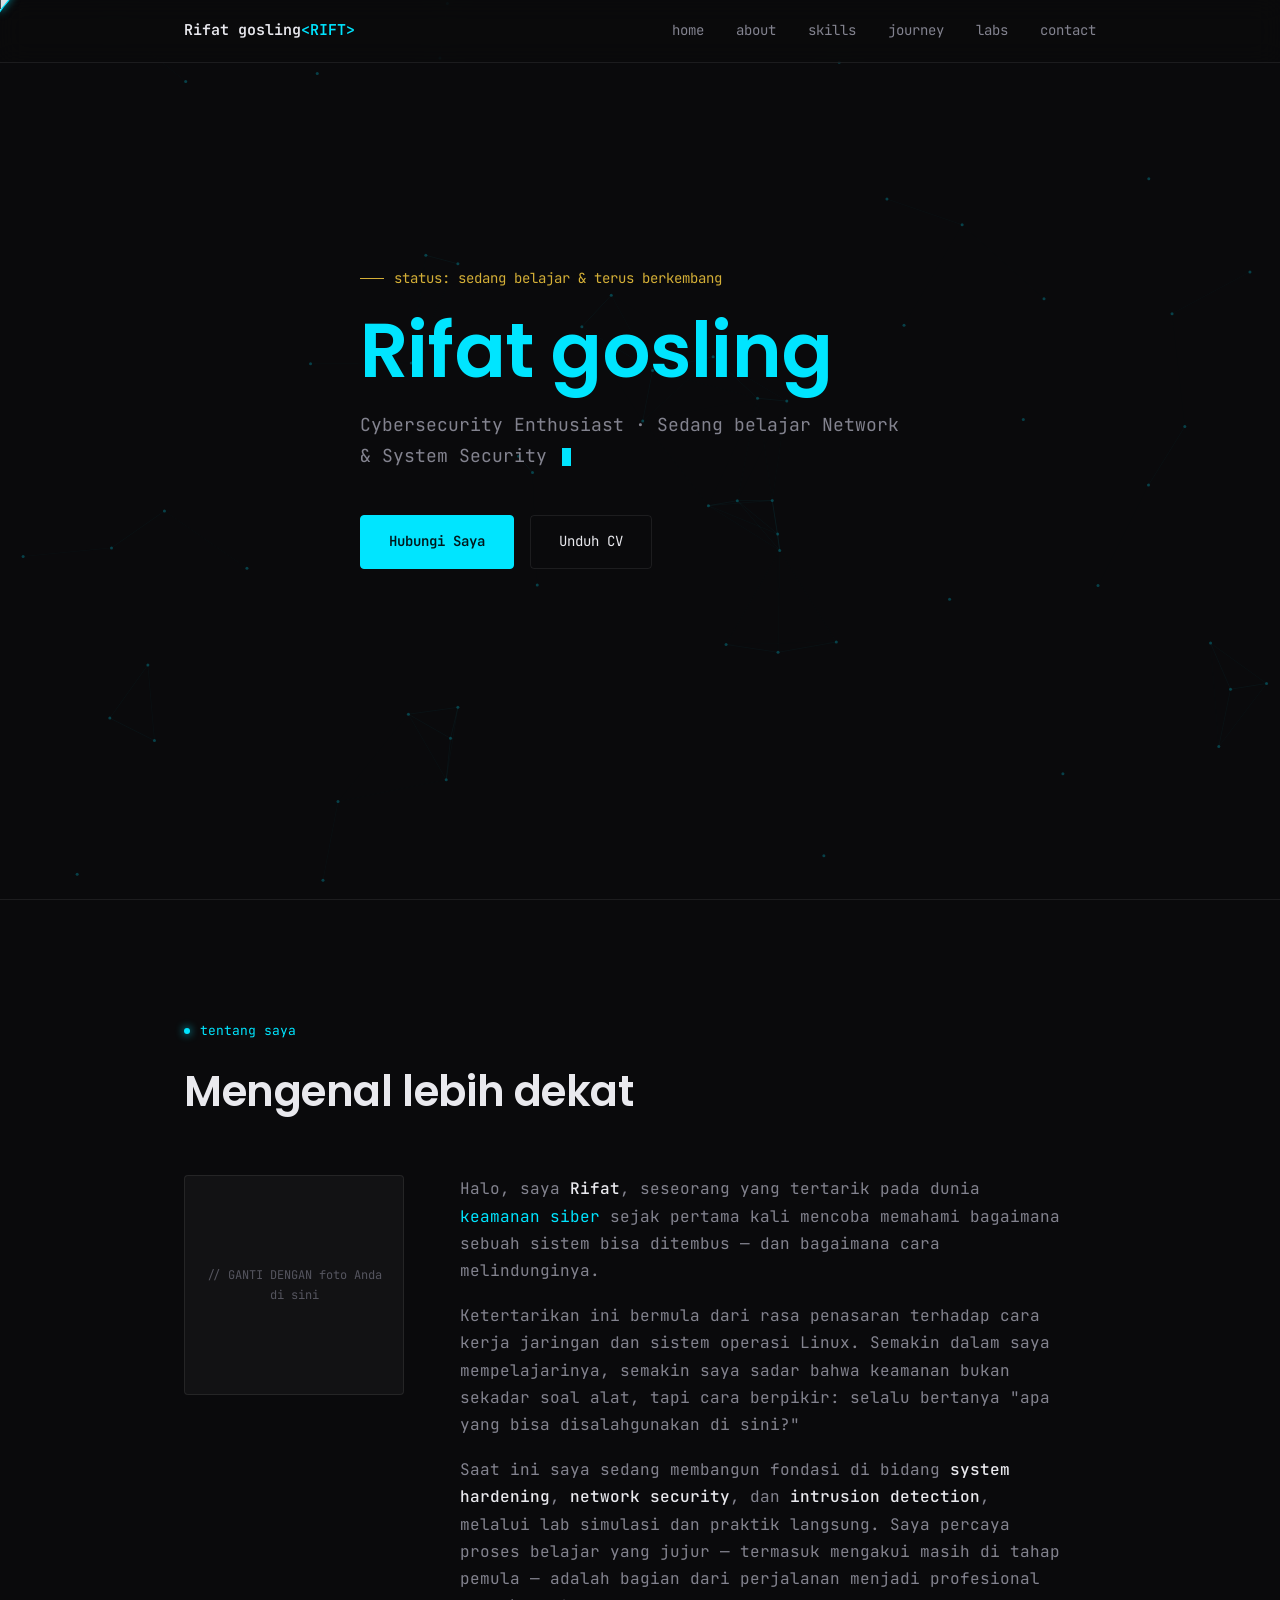
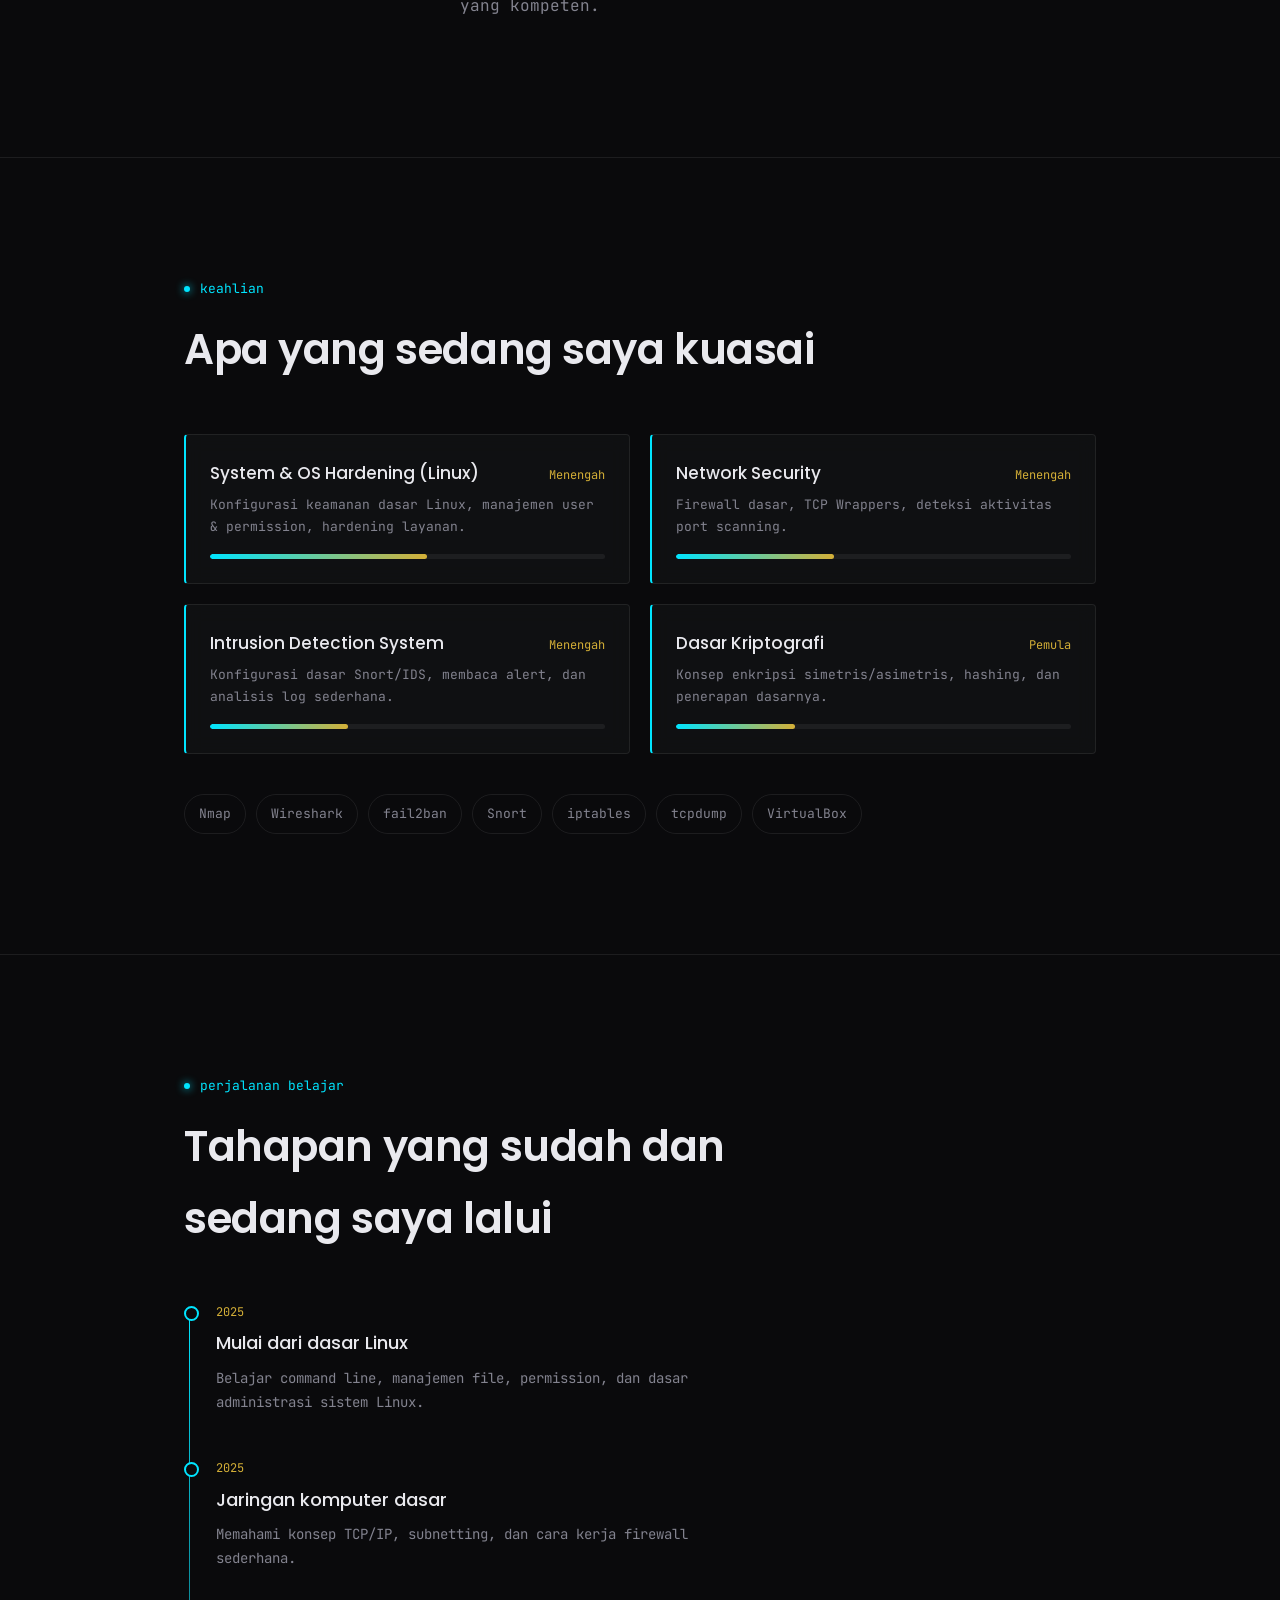
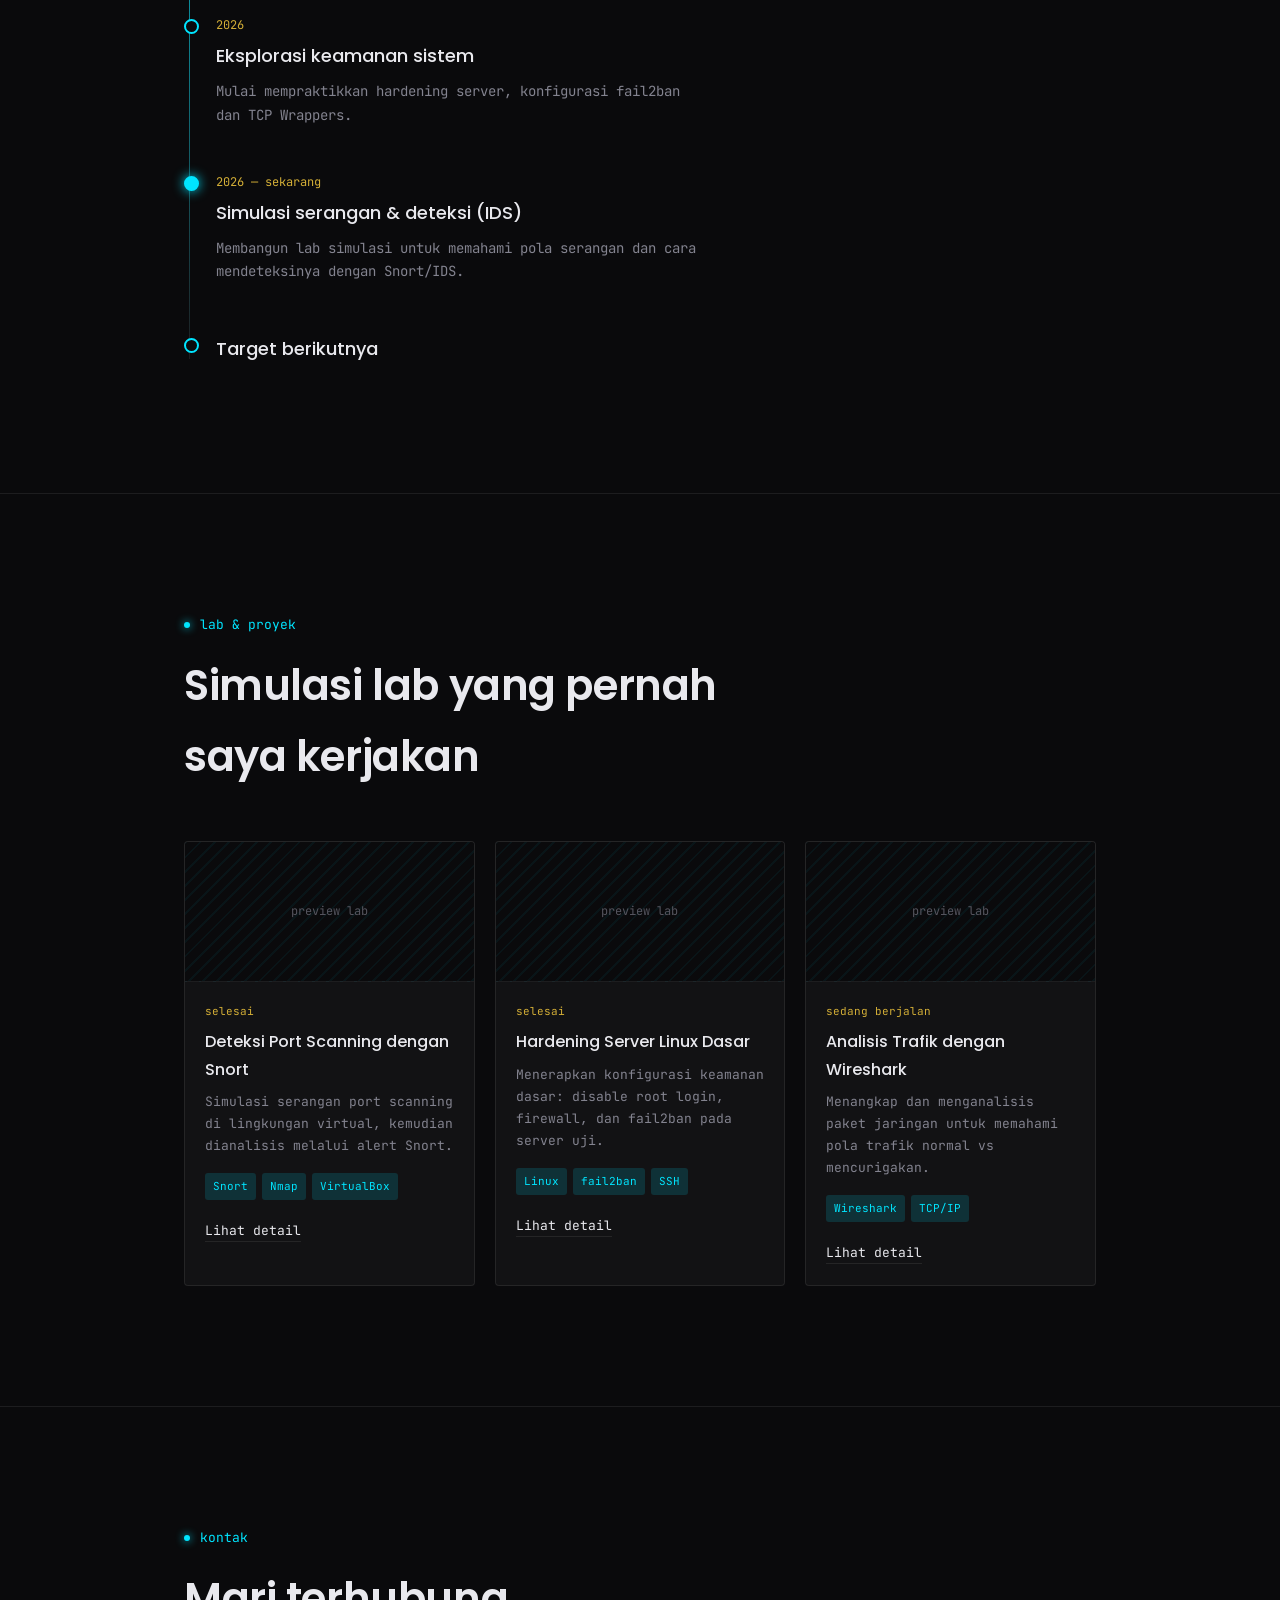
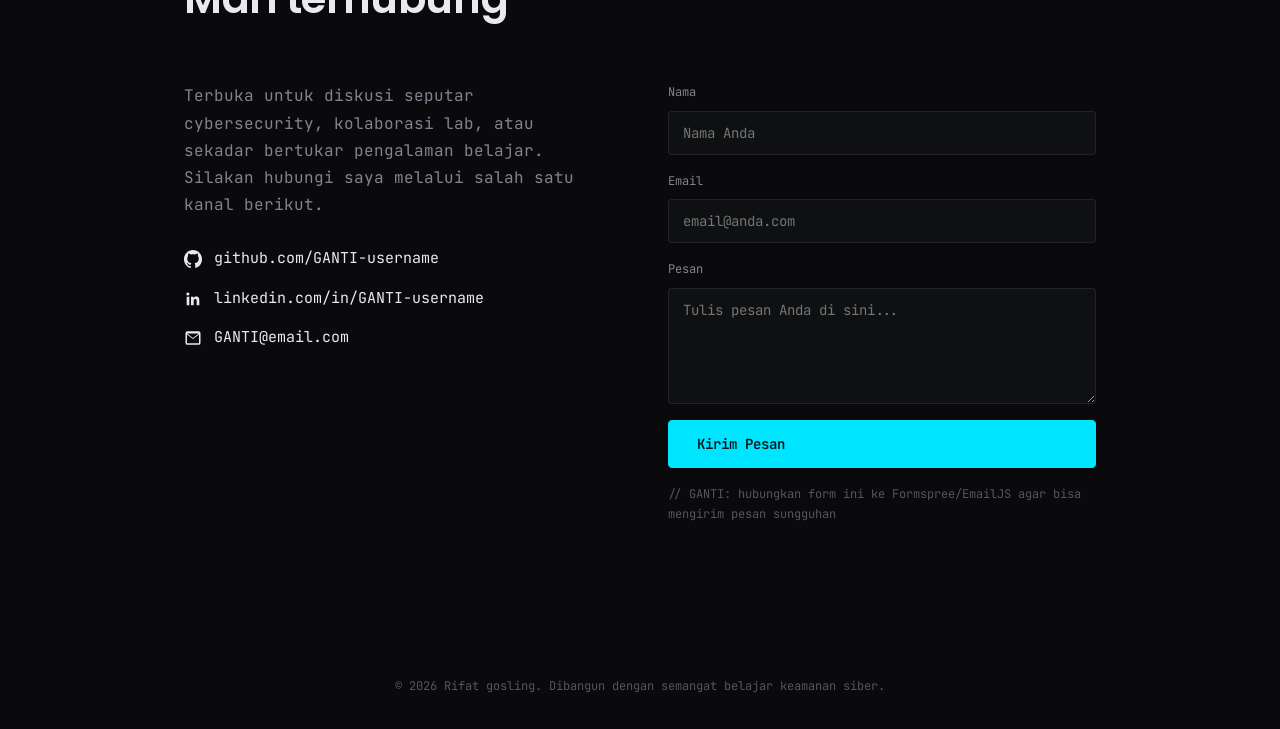
==== index.html @ a1f02631 "Add files via upload" ====
<!DOCTYPE html>
<html lang="id">
<head>
<meta charset="UTF-8">
<meta name="viewport" content="width=device-width, initial-scale=1.0">
<title>Rifat gosling — Portofolio Cybersecurity</title>
<meta name="description" content="Rifat gosling">

<!-- ====================================================
     FONT: JetBrains Mono (kesan teknis) + Poppins (judul elegan)
==================================================== -->
<link rel="preconnect" href="https://fonts.googleapis.com">
<link rel="preconnect" href="https://fonts.gstatic.com" crossorigin>
<link href="https://fonts.googleapis.com/css2?family=JetBrains+Mono:wght@400;500;600;700&family=Poppins:wght@300;400;500;600;700&display=swap" rel="stylesheet">

<style>
/* ============================================================
   1. RESET & VARIABEL WARNA (DESIGN TOKENS)
   ============================================================ */
:root{
  /* -- Latar & permukaan -- */
  --bg-base: #0a0a0c;         /* latar utama, hitam pekat */
  --bg-panel: #121214;        /* panel/section sedikit lebih terang */
  --bg-glass: rgba(20, 22, 24, 0.55); /* kartu glassmorphism */
  --border-line: rgba(255,255,255,0.08);

  /* -- Aksen -- */
  --accent-cyan: #00e5ff;      /* aksen utama: cyan neon (teknis) */
  --accent-gold: #d4af37;      /* aksen sekunder: emas (kesan mewah) */
  --accent-cyan-dim: rgba(0, 229, 255, 0.15);
  --accent-gold-dim: rgba(212, 175, 55, 0.15);

  /* -- Teks -- */
  --text-primary: #e9e9ee;
  --text-muted: #83838f;
  --text-faint: #55555f;

  /* -- Tipografi -- */
  --font-display: 'Poppins', sans-serif;
  --font-mono: 'JetBrains Mono', monospace;

  /* -- Lain-lain -- */
  --radius-card: 4px;
  --transition-smooth: 0.4s cubic-bezier(0.22, 1, 0.36, 1);
}

*{ margin:0; padding:0; box-sizing:border-box; }

html{ scroll-behavior:smooth; }

body{
  background:var(--bg-base);
  color:var(--text-primary);
  font-family:var(--font-mono);
  font-size:16px;
  line-height:1.7;
  overflow-x:hidden;
  cursor:none; /* cursor bawaan disembunyikan, diganti custom cursor */
}

@media (max-width: 768px){
  body{ cursor:auto; } /* di mobile, custom cursor tidak relevan (tidak ada mouse) */
}

h1,h2,h3,h4{ font-family:var(--font-display); font-weight:600; letter-spacing:-0.01em; }

a{ color:inherit; text-decoration:none; }

img{ max-width:100%; display:block; }

::selection{ background:var(--accent-cyan-dim); color:var(--accent-cyan); }

/* Scrollbar tipis bergaya teknis */
::-webkit-scrollbar{ width:8px; }
::-webkit-scrollbar-track{ background:var(--bg-base); }
::-webkit-scrollbar-thumb{ background:var(--border-line); border-radius:4px; }
::-webkit-scrollbar-thumb:hover{ background:var(--accent-cyan-dim); }

/* Menghormati preferensi pengguna yang mengurangi animasi */
@media (prefers-reduced-motion: reduce){
  *{ animation-duration:0.01ms !important; animation-iteration-count:1 !important; transition-duration:0.01ms !important; scroll-behavior:auto !important; }
}

.container{
  max-width:960px;
  margin:0 auto;
  padding:0 24px;
}

section{
  position:relative;
  padding:120px 0;
  border-bottom:1px solid var(--border-line);
}

/* Label kecil bergaya teknis di atas tiap section (bukan ALL CAPS, huruf kecil + nomor urut section sebagai penanda posisi, relevan karena halaman ini memang berupa urutan section) */
.section-tag{
  font-family:var(--font-mono);
  font-size:13px;
  color:var(--accent-cyan);
  margin-bottom:14px;
  display:flex;
  align-items:center;
  gap:10px;
}
.section-tag .dot{
  width:6px; height:6px; border-radius:50%;
  background:var(--accent-cyan);
  box-shadow:0 0 8px var(--accent-cyan);
}

.section-title{
  font-size:clamp(28px, 4vw, 42px);
  margin-bottom:48px;
  max-width:640px;
}

/* ============================================================
   2. CUSTOM CURSOR — ikon topeng hacker
   Menggantikan cursor bawaan dengan ikon topeng bergaya "anonymous
   hacker" (SVG orisinal, bukan aset berlisensi), mengikuti mouse
   dengan sedikit lag, dan menyala/membesar saat hover elemen aktif.
   ============================================================ */
.cursor-mask{
  position:fixed;
  top:0; left:0;
  width:36px; height:40px;
  pointer-events:none;
  z-index:9999;
  transform:translate(-50%,-65%) rotate(0deg);
  will-change:transform;
  filter:drop-shadow(0 0 4px rgba(0,229,255,0.55));
  transition:filter 0.25s var(--transition-smooth);
}
.cursor-mask svg{
  width:100%; height:100%;
  display:block;
}
/* Wajah topeng: putih gading dengan garis tepi cyan menyala (kesan "hacker") */
.cursor-mask .mask-face{
  fill:rgba(233,233,238,0.92);
  stroke:var(--accent-cyan);
  stroke-width:1.3;
  transition:stroke 0.25s var(--transition-smooth), fill 0.25s var(--transition-smooth);
}
.cursor-mask .mask-eye{
  fill:#0a0a0c;
  transition:fill 0.25s var(--transition-smooth);
}
/* Alis, kumis & janggut: garis tegas gelap agar ekspresi topeng terlihat jelas */
.cursor-mask .mask-brow{
  fill:none;
  stroke:#0a0a0c;
  stroke-width:1.6;
  stroke-linecap:round;
  transition:stroke 0.25s var(--transition-smooth);
}
/* Saat hover elemen interaktif: topeng membesar & berubah ke warna emas (kesan "mode aktif") */
.cursor-mask.is-active{
  transform:translate(-50%,-65%) scale(1.3) rotate(-6deg);
  filter:drop-shadow(0 0 10px rgba(212,175,55,0.65));
}
.cursor-mask.is-active .mask-face{
  stroke:var(--accent-gold);
}
.cursor-mask.is-active .mask-brow{
  stroke:var(--accent-gold);
}

/* ============================================================
   3. BACKGROUND CANVAS (efek partikel jaringan halus)
   ============================================================ */
#network-bg{
  position:fixed;
  top:0; left:0;
  width:100%; height:100%;
  z-index:0;
  opacity:0.5;
}

/* ============================================================
   4. NAVIGASI
   ============================================================ */
.navbar{
  position:fixed;
  top:0; left:0; right:0;
  z-index:100;
  background:rgba(10,10,12,0.7);
  backdrop-filter:blur(12px);
  -webkit-backdrop-filter:blur(12px);
  border-bottom:1px solid var(--border-line);
}
.nav-inner{
  max-width:960px;
  margin:0 auto;
  padding:18px 24px;
  display:flex;
  align-items:center;
  justify-content:space-between;
}
.nav-logo{
  font-family:var(--font-mono);
  font-weight:600;
  font-size:15px;
  color:var(--text-primary);
}
.nav-logo span{ color:var(--accent-cyan); }

.nav-links{
  display:flex;
  gap:32px;
  list-style:none;
  font-size:14px;
}
.nav-links a{
  color:var(--text-muted);
  position:relative;
  transition:color var(--transition-smooth);
}
.nav-links a::after{
  content:'';
  position:absolute;
  left:0; bottom:-4px;
  width:0; height:1px;
  background:var(--accent-cyan);
  transition:width var(--transition-smooth);
}
.nav-links a:hover{ color:var(--text-primary); }
.nav-links a:hover::after{ width:100%; }

.nav-toggle{
  display:none;
  flex-direction:column;
  gap:5px;
  background:none;
  border:none;
  cursor:pointer;
}
.nav-toggle span{
  width:22px; height:2px;
  background:var(--text-primary);
}

@media (max-width: 768px){
  .nav-links{
    position:fixed;
    top:57px; right:0;
    height:calc(100vh - 57px);
    width:220px;
    background:var(--bg-panel);
    flex-direction:column;
    padding:32px 24px;
    gap:24px;
    transform:translateX(100%);
    transition:transform var(--transition-smooth);
    border-left:1px solid var(--border-line);
  }
  .nav-links.is-open{ transform:translateX(0); }
  .nav-toggle{ display:flex; }
}

/* ============================================================
   5. HERO SECTION
   ============================================================ */
.hero{
  min-height:100vh;
  display:flex;
  align-items:center;
  padding-top:57px;
  border-bottom:1px solid var(--border-line);
}
.hero-inner{
  max-width:960px;
  margin:0 auto;
  padding:0 24px;
  position:relative;
  z-index:1;
}
.hero-eyebrow{
  font-family:var(--font-mono);
  font-size:14px;
  color:var(--accent-gold);
  margin-bottom:20px;
  display:flex;
  align-items:center;
  gap:10px;
}
.hero-eyebrow::before{
  content:'';
  width:24px; height:1px;
  background:var(--accent-gold);
}
.hero-name{
  font-size:clamp(40px, 7vw, 76px);
  line-height:1.05;
  margin-bottom:20px;
}
.hero-name .accent{ color:var(--accent-cyan); }

.hero-tagline{
  font-family:var(--font-mono);
  font-size:clamp(15px, 2vw, 18px);
  color:var(--text-muted);
  max-width:560px;
  margin-bottom:44px;
}
.hero-tagline .cursor-blink{
  display:inline-block;
  width:9px; height:18px;
  background:var(--accent-cyan);
  margin-left:4px;
  vertical-align:middle;
  animation:blink 1s step-end infinite;
}
@keyframes blink{ 50%{ opacity:0; } }

.hero-actions{
  display:flex;
  gap:16px;
  flex-wrap:wrap;
}

.btn{
  font-family:var(--font-mono);
  font-size:14px;
  padding:14px 28px;
  border-radius:var(--radius-card);
  border:1px solid var(--border-line);
  transition:all var(--transition-smooth);
  display:inline-flex;
  align-items:center;
  gap:8px;
}
.btn-primary{
  background:var(--accent-cyan);
  color:#00181c;
  border-color:var(--accent-cyan);
  font-weight:600;
}
.btn-primary:hover{
  box-shadow:0 0 24px rgba(0,229,255,0.45);
  transform:translateY(-2px);
}
.btn-ghost{
  color:var(--text-primary);
  border-color:var(--border-line);
}
.btn-ghost:hover{
  border-color:var(--accent-gold);
  color:var(--accent-gold);
  box-shadow:0 0 20px rgba(212,175,55,0.2);
}

/* ============================================================
   6. UTILITAS ANIMASI SCROLL (fade + slide-up)
   ============================================================ */
.reveal{
  opacity:0;
  transform:translateY(28px);
  transition:opacity 0.7s var(--transition-smooth), transform 0.7s var(--transition-smooth);
}
.reveal.is-visible{
  opacity:1;
  transform:translateY(0);
}

/* ============================================================
   7. ABOUT SECTION
   ============================================================ */
.about-grid{
  display:grid;
  grid-template-columns:220px 1fr;
  gap:56px;
  align-items:start;
}
.about-photo{
  width:220px; height:220px;
  border-radius:var(--radius-card);
  background:var(--bg-panel);
  border:1px solid var(--border-line);
  overflow:hidden;
  position:relative;
}
.about-photo img{ width:100%; height:100%; object-fit:cover; }
.about-photo .placeholder-text{
  position:absolute; inset:0;
  display:flex; align-items:center; justify-content:center;
  text-align:center; font-size:12px; color:var(--text-faint); padding:16px;
}
.about-text p{
  color:var(--text-muted);
  margin-bottom:18px;
  max-width:60ch;
}
.about-text strong{ color:var(--text-primary); font-weight:500; }
.about-text .highlight{ color:var(--accent-cyan); }

@media (max-width: 700px){
  .about-grid{ grid-template-columns:1fr; }
  .about-photo{ width:140px; height:140px; }
}

/* ============================================================
   8. SKILLS SECTION
   ============================================================ */
.skills-grid{
  display:grid;
  grid-template-columns:repeat(2, 1fr);
  gap:20px;
}
@media (max-width: 700px){
  .skills-grid{ grid-template-columns:1fr; }
}

.skill-card{
  background:var(--bg-glass);
  backdrop-filter:blur(10px);
  -webkit-backdrop-filter:blur(10px);
  border:1px solid var(--border-line);
  border-left:2px solid var(--accent-cyan);
  border-radius:var(--radius-card);
  padding:24px;
  transition:transform var(--transition-smooth), box-shadow var(--transition-smooth);
}
.skill-card:hover{
  transform:translateY(-4px);
  box-shadow:0 12px 32px rgba(0,0,0,0.4);
}
.skill-card-head{
  display:flex;
  justify-content:space-between;
  align-items:baseline;
  margin-bottom:6px;
}
.skill-name{
  font-family:var(--font-display);
  font-size:17px;
  font-weight:500;
}
.skill-level{
  font-family:var(--font-mono);
  font-size:12px;
  color:var(--accent-gold);
}
.skill-desc{
  font-size:13px;
  color:var(--text-muted);
  margin-bottom:16px;
}
.progress-track{
  height:5px;
  background:rgba(255,255,255,0.06);
  border-radius:3px;
  overflow:hidden;
}
.progress-fill{
  height:100%;
  width:0%; /* diisi via JS + data-progress saat elemen terlihat */
  background:linear-gradient(90deg, var(--accent-cyan), var(--accent-gold));
  border-radius:3px;
  transition:width 1.2s var(--transition-smooth);
}

.tools-row{
  margin-top:40px;
  display:flex;
  flex-wrap:wrap;
  gap:10px;
}
.tool-chip{
  font-family:var(--font-mono);
  font-size:13px;
  padding:8px 14px;
  border:1px solid var(--border-line);
  border-radius:20px;
  color:var(--text-muted);
  transition:all var(--transition-smooth);
}
.tool-chip:hover{
  color:var(--accent-cyan);
  border-color:var(--accent-cyan);
  box-shadow:0 0 14px rgba(0,229,255,0.25);
}

/* ============================================================
   9. TIMELINE / LEARNING JOURNEY
   ============================================================ */
.timeline{
  position:relative;
  padding-left:32px;
}
.timeline::before{
  content:'';
  position:absolute;
  left:5px; top:6px; bottom:6px;
  width:1px;
  background:linear-gradient(to bottom, var(--accent-cyan), var(--border-line));
}
.timeline-item{
  position:relative;
  padding-bottom:44px;
}
.timeline-item:last-child{ padding-bottom:0; }
.timeline-item::before{
  content:'';
  position:absolute;
  left:-32px; top:4px;
  width:11px; height:11px;
  border-radius:50%;
  background:var(--bg-base);
  border:2px solid var(--accent-cyan);
}
.timeline-item.is-current::before{
  background:var(--accent-cyan);
  box-shadow:0 0 12px var(--accent-cyan);
}
.timeline-period{
  font-family:var(--font-mono);
  font-size:12px;
  color:var(--accent-gold);
  margin-bottom:6px;
}
.timeline-title{
  font-family:var(--font-display);
  font-size:18px;
  font-weight:500;
  margin-bottom:8px;
}
.timeline-desc{
  font-size:14px;
  color:var(--text-muted);
  max-width:60ch;
}

/* ============================================================
   10. PROJECTS / LABS
   ============================================================ */
.projects-grid{
  display:grid;
  grid-template-columns:repeat(3, 1fr);
  gap:20px;
}
@media (max-width: 900px){
  .projects-grid{ grid-template-columns:repeat(2, 1fr); }
}
@media (max-width: 600px){
  .projects-grid{ grid-template-columns:1fr; }
}

.project-card{
  background:var(--bg-panel);
  border:1px solid var(--border-line);
  border-radius:var(--radius-card);
  overflow:hidden;
  transition:transform var(--transition-smooth), border-color var(--transition-smooth);
}
.project-card:hover{
  transform:translateY(-4px);
  border-color:var(--accent-cyan);
}
.project-thumb{
  height:140px;
  background:
    repeating-linear-gradient(135deg, rgba(0,229,255,0.05) 0 2px, transparent 2px 10px),
    var(--bg-base);
  display:flex;
  align-items:center;
  justify-content:center;
  color:var(--text-faint);
  font-size:12px;
  border-bottom:1px solid var(--border-line);
}
.project-body{ padding:20px; }
.project-status{
  font-family:var(--font-mono);
  font-size:11px;
  color:var(--accent-gold);
  margin-bottom:8px;
}
.project-title{
  font-family:var(--font-display);
  font-size:16px;
  font-weight:500;
  margin-bottom:8px;
}
.project-desc{
  font-size:13px;
  color:var(--text-muted);
  margin-bottom:16px;
}
.project-tags{
  display:flex;
  flex-wrap:wrap;
  gap:6px;
  margin-bottom:16px;
}
.project-tags span{
  font-size:11px;
  padding:4px 8px;
  background:var(--accent-cyan-dim);
  color:var(--accent-cyan);
  border-radius:3px;
}
.project-link{
  font-size:13px;
  color:var(--text-primary);
  border-bottom:1px solid var(--border-line);
  padding-bottom:2px;
  transition:border-color var(--transition-smooth), color var(--transition-smooth);
}
.project-link:hover{
  color:var(--accent-cyan);
  border-color:var(--accent-cyan);
}

/* ============================================================
   11. CONTACT SECTION
   ============================================================ */
.contact-grid{
  display:grid;
  grid-template-columns:1fr 1fr;
  gap:56px;
}
@media (max-width: 800px){
  .contact-grid{ grid-template-columns:1fr; gap:40px; }
}

.contact-info p{
  color:var(--text-muted);
  max-width:48ch;
  margin-bottom:28px;
}
.social-list{
  list-style:none;
  display:flex;
  flex-direction:column;
  gap:14px;
}
.social-list a{
  display:flex;
  align-items:center;
  gap:12px;
  font-size:15px;
  color:var(--text-primary);
  width:fit-content;
  transition:color var(--transition-smooth), transform var(--transition-smooth);
}
.social-list a:hover{ color:var(--accent-cyan); transform:translateX(4px); }
.social-list svg{ width:18px; height:18px; flex-shrink:0; }

.contact-form{
  display:flex;
  flex-direction:column;
  gap:16px;
}
.form-group{ display:flex; flex-direction:column; gap:8px; }
.form-group label{ font-size:12px; color:var(--text-muted); }
.form-group input, .form-group textarea{
  background:var(--bg-glass);
  border:1px solid var(--border-line);
  border-radius:var(--radius-card);
  padding:12px 14px;
  color:var(--text-primary);
  font-family:var(--font-mono);
  font-size:14px;
  resize:vertical;
  transition:border-color var(--transition-smooth), box-shadow var(--transition-smooth);
}
.form-group input:focus, .form-group textarea:focus{
  outline:none;
  border-color:var(--accent-cyan);
  box-shadow:0 0 0 3px rgba(0,229,255,0.12);
}
.form-note{
  font-size:12px;
  color:var(--text-faint);
}

footer{
  text-align:center;
  padding:32px 24px;
  font-size:12px;
  color:var(--text-faint);
}
</style>
</head>
<body>

<!-- ============================================================
     CUSTOM CURSOR — ikon topeng hacker (SVG orisinal, digerakkan JS)
============================================================ -->
<div class="cursor-mask" id="cursorMask">
  <svg viewBox="0 0 40 44" xmlns="http://www.w3.org/2000/svg">
    <!-- Bentuk dasar topeng: dahi lebar, pipi membulat, dagu meruncing ke bawah -->
    <path class="mask-face" d="M20 2
      C 28 2 34 7.5 34 16
      C 34 23.5 30.5 29 26 33.5
      C 23.8 35.7 22 38.5 20 41.5
      C 18 38.5 16.2 35.7 14 33.5
      C 9.5 29 6 23.5 6 16
      C 6 7.5 12 2 20 2 Z"/>
    <!-- Alis melengkung tegas, khas ekspresi menyeringai -->
    <path class="mask-brow" d="M8.5 14.5 Q13.5 10.5 18.5 13.5" />
    <path class="mask-brow" d="M31.5 14.5 Q26.5 10.5 21.5 13.5" />
    <!-- Sepasang mata menyipit -->
    <path class="mask-eye" d="M9.5 17 Q14 15 18.5 17.2 Q14 19.4 9.5 17 Z"/>
    <path class="mask-eye" d="M30.5 17 Q26 15 21.5 17.2 Q26 19.4 30.5 17 Z"/>
    <!-- Kumis melengkung ke atas di kedua ujung -->
    <path class="mask-brow" d="M7.5 25 Q20 21.5 32.5 25 Q27 24 24 26.5 M7.5 25 Q13 24 16 26.5" />
    <!-- Janggut runcing di dagu -->
    <path class="mask-brow" d="M20 27 L20 38" />
  </svg>
</div>

<!-- ============================================================
     CANVAS BACKGROUND — efek partikel jaringan halus
============================================================ -->
<canvas id="network-bg"></canvas>

<!-- ============================================================
     NAVBAR
============================================================ -->
<nav class="navbar">
  <div class="nav-inner">
    <div class="nav-logo">Rifat gosling<span>&lt;RIFT&gt;</span></div>
    <ul class="nav-links" id="navLinks">
      <li><a href="#home">home</a></li>
      <li><a href="#about">about</a></li>
      <li><a href="#skills">skills</a></li>
      <li><a href="#journey">journey</a></li>
      <li><a href="#labs">labs</a></li>
      <li><a href="#contact">contact</a></li>
    </ul>
    <button class="nav-toggle" id="navToggle" aria-label="Buka menu navigasi">
      <span></span><span></span><span></span>
    </button>
  </div>
</nav>

<!-- ============================================================
     1. HERO SECTION
============================================================ -->
<section class="hero" id="home">
  <div class="hero-inner">
    <div class="hero-eyebrow reveal">status: sedang belajar & terus berkembang</div>
    <h1 class="hero-name reveal">
      <!-- GANTI DENGAN nama lengkap Anda -->
       <span class="accent">Rifat gosling</span>
    </h1>
    <p class="hero-tagline reveal">
      <!-- GANTI DENGAN tagline singkat Anda -->
      Cybersecurity Enthusiast · Sedang belajar Network &amp; System Security
      <span class="cursor-blink"></span>
    </p>
    <div class="hero-actions reveal">
      <a href="#contact" class="btn btn-primary">Hubungi Saya</a>
      <!-- GANTI DENGAN link CV Anda (misal Google Drive / file PDF) -->
      <a href="#" target="_blank" class="btn btn-ghost">Unduh CV</a>
    </div>
  </div>
</section>

<!-- ============================================================
     2. ABOUT ME
============================================================ -->
<section id="about">
  <div class="container">
    <div class="section-tag reveal"><span class="dot"></span>tentang saya</div>
    <h2 class="section-title reveal">Mengenal lebih dekat</h2>

    <div class="about-grid">
      <div class="about-photo reveal">
        <!-- GANTI DENGAN foto Anda: hapus <div class="placeholder-text"> dan gunakan <img src="foto-anda.jpg" alt="Foto Anda"> -->
        <div class="placeholder-text">// GANTI DENGAN foto Anda di sini</div>
      </div>

      <div class="about-text reveal">
        <p>
          <!-- GANTI DENGAN cerita singkat tentang diri Anda -->
          Halo, saya <strong>Rifat</strong>, seseorang yang tertarik pada dunia
          <span class="highlight">keamanan siber</span> sejak pertama kali mencoba memahami
          bagaimana sebuah sistem bisa ditembus — dan bagaimana cara melindunginya.
        </p>
        <p>
          Ketertarikan ini bermula dari rasa penasaran terhadap cara kerja jaringan dan sistem
          operasi Linux. Semakin dalam saya mempelajarinya, semakin saya sadar bahwa keamanan
          bukan sekadar soal alat, tapi cara berpikir: selalu bertanya
          "apa yang bisa disalahgunakan di sini?"
        </p>
        <p>
          Saat ini saya sedang membangun fondasi di bidang <strong>system hardening</strong>,
          <strong>network security</strong>, dan <strong>intrusion detection</strong>, melalui
          lab simulasi dan praktik langsung. Saya percaya proses belajar yang jujur — termasuk
          mengakui masih di tahap pemula — adalah bagian dari perjalanan menjadi profesional
          yang kompeten.
        </p>
      </div>
    </div>
  </div>
</section>

<!-- ============================================================
     3. SKILLS / KEAHLIAN
============================================================ -->
<section id="skills">
  <div class="container">
    <div class="section-tag reveal"><span class="dot"></span>keahlian</div>
    <h2 class="section-title reveal">Apa yang sedang saya kuasai</h2>

    <div class="skills-grid">

      <div class="skill-card reveal">
        <div class="skill-card-head">
          <span class="skill-name">System &amp; OS Hardening (Linux)</span>
          <span class="skill-level">Menengah</span>
        </div>
        <p class="skill-desc">Konfigurasi keamanan dasar Linux, manajemen user &amp; permission, hardening layanan.</p>
        <div class="progress-track"><div class="progress-fill" data-progress="55"></div></div>
      </div>

      <div class="skill-card reveal">
        <div class="skill-card-head">
          <span class="skill-name">Network Security</span>
          <span class="skill-level">Menengah</span>
        </div>
        <p class="skill-desc">Firewall dasar, TCP Wrappers, deteksi aktivitas port scanning.</p>
        <div class="progress-track"><div class="progress-fill" data-progress="40"></div></div>
      </div>

      <div class="skill-card reveal">
        <div class="skill-card-head">
          <span class="skill-name">Intrusion Detection System</span>
          <span class="skill-level">Menengah</span>
        </div>
        <p class="skill-desc">Konfigurasi dasar Snort/IDS, membaca alert, dan analisis log sederhana.</p>
        <div class="progress-track"><div class="progress-fill" data-progress="35"></div></div>
      </div>

      <div class="skill-card reveal">
        <div class="skill-card-head">
          <span class="skill-name">Dasar Kriptografi</span>
          <span class="skill-level">Pemula</span>
        </div>
        <p class="skill-desc">Konsep enkripsi simetris/asimetris, hashing, dan penerapan dasarnya.</p>
        <div class="progress-track"><div class="progress-fill" data-progress="30"></div></div>
      </div>

    </div>

    <!-- GANTI DENGAN daftar tools yang benar-benar Anda kuasai -->
    <div class="tools-row reveal">
      <span class="tool-chip">Nmap</span>
      <span class="tool-chip">Wireshark</span>
      <span class="tool-chip">fail2ban</span>
      <span class="tool-chip">Snort</span>
      <span class="tool-chip">iptables</span>
      <span class="tool-chip">tcpdump</span>
      <span class="tool-chip">VirtualBox</span>
    </div>
  </div>
</section>

<!-- ============================================================
     4. LEARNING JOURNEY / TIMELINE
============================================================ -->
<section id="journey">
  <div class="container">
    <div class="section-tag reveal"><span class="dot"></span>perjalanan belajar</div>
    <h2 class="section-title reveal">Tahapan yang sudah dan sedang saya lalui</h2>

    <div class="timeline">

      <div class="timeline-item reveal">
        <div class="timeline-period"><!-- GANTI DENGAN periode waktu -->2025</div>
        <div class="timeline-title">Mulai dari dasar Linux</div>
        <div class="timeline-desc">Belajar command line, manajemen file, permission, dan dasar administrasi sistem Linux.</div>
      </div>

      <div class="timeline-item reveal">
        <div class="timeline-period">2025</div>
        <div class="timeline-title">Jaringan komputer dasar</div>
        <div class="timeline-desc">Memahami konsep TCP/IP, subnetting, dan cara kerja firewall sederhana.</div>
      </div>

      <div class="timeline-item reveal">
        <div class="timeline-period">2026</div>
        <div class="timeline-title">Eksplorasi keamanan sistem</div>
        <div class="timeline-desc">Mulai mempraktikkan hardening server, konfigurasi fail2ban dan TCP Wrappers.</div>
      </div>

      <div class="timeline-item is-current reveal">
        <div class="timeline-period">2026 — sekarang</div>
        <div class="timeline-title">Simulasi serangan &amp; deteksi (IDS)</div>
        <div class="timeline-desc">Membangun lab simulasi untuk memahami pola serangan dan cara mendeteksinya dengan Snort/IDS.</div>
      </div>

      <div class="timeline-item reveal">
        <div class="timeline-period"><!-- GANTI DENGAN target berikutnya --></div>
        <div class="timeline-title">Target berikutnya</div>
        <div class="timeline-desc"><!-- GANTI DENGAN rencana belajar Anda selanjutnya, misal: sertifikasi, CTF, dsb. --></div>
      </div>

    </div>
  </div>
</section>

<!-- ============================================================
     5. PROJECTS / LABS
============================================================ -->
<section id="labs">
  <div class="container">
    <div class="section-tag reveal"><span class="dot"></span>lab &amp; proyek</div>
    <h2 class="section-title reveal">Simulasi lab yang pernah saya kerjakan</h2>

    <div class="projects-grid">

      <div class="project-card reveal">
        <div class="project-thumb"><!-- GANTI DENGAN screenshot lab Anda --> preview lab</div>
        <div class="project-body">
          <div class="project-status">selesai</div>
          <div class="project-title">Deteksi Port Scanning dengan Snort</div>
          <p class="project-desc">Simulasi serangan port scanning di lingkungan virtual, kemudian dianalisis melalui alert Snort.</p>
          <div class="project-tags"><span>Snort</span><span>Nmap</span><span>VirtualBox</span></div>
          <!-- GANTI DENGAN link repo/dokumentasi -->
          <a href="#" class="project-link">Lihat detail</a>
        </div>
      </div>

      <div class="project-card reveal">
        <div class="project-thumb">preview lab</div>
        <div class="project-body">
          <div class="project-status">selesai</div>
          <div class="project-title">Hardening Server Linux Dasar</div>
          <p class="project-desc">Menerapkan konfigurasi keamanan dasar: disable root login, firewall, dan fail2ban pada server uji.</p>
          <div class="project-tags"><span>Linux</span><span>fail2ban</span><span>SSH</span></div>
          <a href="#" class="project-link">Lihat detail</a>
        </div>
      </div>

      <div class="project-card reveal">
        <div class="project-thumb">preview lab</div>
        <div class="project-body">
          <div class="project-status">sedang berjalan</div>
          <div class="project-title">Analisis Trafik dengan Wireshark</div>
          <p class="project-desc">Menangkap dan menganalisis paket jaringan untuk memahami pola trafik normal vs mencurigakan.</p>
          <div class="project-tags"><span>Wireshark</span><span>TCP/IP</span></div>
          <a href="#" class="project-link">Lihat detail</a>
        </div>
      </div>

    </div>
  </div>
</section>

<!-- ============================================================
     6. CONTACT
============================================================ -->
<section id="contact" style="border-bottom:none;">
  <div class="container">
    <div class="section-tag reveal"><span class="dot"></span>kontak</div>
    <h2 class="section-title reveal">Mari terhubung</h2>

    <div class="contact-grid">
      <div class="contact-info reveal">
        <p>Terbuka untuk diskusi seputar cybersecurity, kolaborasi lab, atau sekadar bertukar pengalaman belajar. Silakan hubungi saya melalui salah satu kanal berikut.</p>

        <ul class="social-list">
          <li>
            <a href="#" target="_blank"> <!-- GANTI DENGAN link GitHub Anda -->
              <svg viewBox="0 0 24 24" fill="currentColor"><path d="M12 0C5.37 0 0 5.5 0 12.3c0 5.4 3.44 10 8.2 11.6.6.1.82-.27.82-.6v-2.1c-3.34.75-4.04-1.66-4.04-1.66-.55-1.44-1.34-1.82-1.34-1.82-1.1-.77.08-.76.08-.76 1.2.09 1.84 1.27 1.84 1.27 1.08 1.9 2.83 1.35 3.52 1.03.1-.8.42-1.35.76-1.66-2.67-.31-5.47-1.38-5.47-6.15 0-1.36.47-2.47 1.24-3.34-.12-.31-.54-1.57.12-3.28 0 0 1-.33 3.3 1.28a11 11 0 0 1 6 0c2.28-1.6 3.28-1.28 3.28-1.28.66 1.7.24 2.97.12 3.28.77.87 1.24 1.98 1.24 3.34 0 4.78-2.8 5.83-5.48 6.14.43.38.82 1.13.82 2.28v3.38c0 .33.22.72.83.6C20.57 22.28 24 17.7 24 12.3 24 5.5 18.63 0 12 0Z"/></svg>
              github.com/GANTI-username
            </a>
          </li>
          <li>
            <a href="#" target="_blank"> <!-- GANTI DENGAN link LinkedIn Anda -->
              <svg viewBox="0 0 24 24" fill="currentColor"><path d="M20.45 20.45h-3.56v-5.57c0-1.33-.02-3.04-1.85-3.04-1.85 0-2.14 1.45-2.14 2.94v5.67H9.34V9h3.41v1.56h.05c.48-.9 1.64-1.85 3.38-1.85 3.6 0 4.27 2.37 4.27 5.46v6.28ZM5.34 7.43a2.07 2.07 0 1 1 0-4.13 2.07 2.07 0 0 1 0 4.13ZM7.12 20.45H3.56V9h3.56v11.45Z"/></svg>
              linkedin.com/in/GANTI-username
            </a>
          </li>
          <li>
            <a href="mailto:GANTI@email.com"> <!-- GANTI DENGAN alamat email Anda -->
              <svg viewBox="0 0 24 24" fill="currentColor"><path d="M2 5.5A2.5 2.5 0 0 1 4.5 3h15A2.5 2.5 0 0 1 22 5.5v13a2.5 2.5 0 0 1-2.5 2.5h-15A2.5 2.5 0 0 1 2 18.5v-13Zm2.2.5 7.8 6 7.8-6H4.2ZM20 7.3l-8 6.15L4 7.3v11.2c0 .28.22.5.5.5h15c.28 0 .5-.22.5-.5V7.3Z"/></svg>
              GANTI@email.com
            </a>
          </li>
        </ul>
      </div>

      <!-- Catatan: form ini murni tampilan (front-end saja).
           Agar form benar-benar mengirim pesan, hubungkan action-nya
           ke layanan seperti Formspree, EmailJS, atau backend Anda sendiri. -->
      <form class="contact-form reveal" id="contactForm">
        <div class="form-group">
          <label for="name">Nama</label>
          <input type="text" id="name" name="name" placeholder="Nama Anda" required>
        </div>
        <div class="form-group">
          <label for="email">Email</label>
          <input type="email" id="email" name="email" placeholder="email@anda.com" required>
        </div>
        <div class="form-group">
          <label for="message">Pesan</label>
          <textarea id="message" name="message" rows="5" placeholder="Tulis pesan Anda di sini..." required></textarea>
        </div>
        <button type="submit" class="btn btn-primary">Kirim Pesan</button>
        <p class="form-note">// GANTI: hubungkan form ini ke Formspree/EmailJS agar bisa mengirim pesan sungguhan</p>
      </form>
    </div>
  </div>
</section>

<footer>
  <!-- GANTI DENGAN nama Anda dan tahun berjalan -->
  © 2026 Rifat gosling. Dibangun dengan semangat belajar keamanan siber.
</footer>

<script>
/* ============================================================
   A. CUSTOM CURSOR — ikon topeng hacker
   Menggerakkan ikon topeng mengikuti posisi mouse dengan sedikit
   "lag" agar terasa halus, lalu membesar & menyala emas saat
   hover di atas elemen interaktif (tombol, link, kartu, dsb).
============================================================ */
(function(){
  const mask = document.getElementById('cursorMask');
  if (window.matchMedia('(pointer: coarse)').matches) {
    // perangkat sentuh (mobile/tablet): sembunyikan custom cursor
    mask.style.display = 'none';
    return;
  }

  let maskX = 0, maskY = 0, mouseX = 0, mouseY = 0;

  window.addEventListener('mousemove', (e) => {
    mouseX = e.clientX;
    mouseY = e.clientY;
  });

  // Ikon topeng mengikuti mouse dengan lag halus (bukan menempel kaku)
  function animateMask(){
    maskX += (mouseX - maskX) * 0.18;
    maskY += (mouseY - maskY) * 0.18;
    mask.style.left = maskX + 'px';
    mask.style.top = maskY + 'px';
    requestAnimationFrame(animateMask);
  }
  animateMask();

  // Membesarkan & mengganti warna topeng saat hover elemen interaktif
  const interactiveEls = document.querySelectorAll('a, button, input, textarea, .skill-card, .project-card');
  interactiveEls.forEach(el => {
    el.addEventListener('mouseenter', () => mask.classList.add('is-active'));
    el.addEventListener('mouseleave', () => mask.classList.remove('is-active'));
  });
})();

/* ============================================================
   B. NETWORK PARTICLE BACKGROUND
   Menggambar titik-titik yang saling terhubung dengan garis tipis
   selama jaraknya cukup dekat — kesan "jaringan" yang halus & premium.
============================================================ */
(function(){
  const canvas = document.getElementById('network-bg');
  const ctx = canvas.getContext('2d');
  let w, h, particles;

  const PARTICLE_COUNT_DESKTOP = 60;
  const PARTICLE_COUNT_MOBILE = 28;
  const LINK_DISTANCE = 130;

  function resize(){
    w = canvas.width = window.innerWidth;
    h = canvas.height = window.innerHeight;
  }
  window.addEventListener('resize', resize);
  resize();

  function initParticles(){
    const count = window.innerWidth < 768 ? PARTICLE_COUNT_MOBILE : PARTICLE_COUNT_DESKTOP;
    particles = Array.from({length: count}, () => ({
      x: Math.random() * w,
      y: Math.random() * h,
      vx: (Math.random() - 0.5) * 0.3,
      vy: (Math.random() - 0.5) * 0.3
    }));
  }
  initParticles();

  function tick(){
    ctx.clearRect(0, 0, w, h);

    // Update posisi & gambar titik
    particles.forEach(p => {
      p.x += p.vx;
      p.y += p.vy;
      if (p.x < 0 || p.x > w) p.vx *= -1;
      if (p.y < 0 || p.y > h) p.vy *= -1;

      ctx.beginPath();
      ctx.arc(p.x, p.y, 1.5, 0, Math.PI * 2);
      ctx.fillStyle = 'rgba(0, 229, 255, 0.5)';
      ctx.fill();
    });

    // Gambar garis penghubung antar titik yang berdekatan
    for (let i = 0; i < particles.length; i++){
      for (let j = i + 1; j < particles.length; j++){
        const dx = particles[i].x - particles[j].x;
        const dy = particles[i].y - particles[j].y;
        const dist = Math.sqrt(dx*dx + dy*dy);
        if (dist < LINK_DISTANCE){
          ctx.beginPath();
          ctx.moveTo(particles[i].x, particles[i].y);
          ctx.lineTo(particles[j].x, particles[j].y);
          ctx.strokeStyle = `rgba(0, 229, 255, ${0.12 * (1 - dist / LINK_DISTANCE)})`;
          ctx.lineWidth = 1;
          ctx.stroke();
        }
      }
    }
    requestAnimationFrame(tick);
  }
  tick();
})();

/* ============================================================
   C. SCROLL REVEAL (fade-in + slide-up)
   Menggunakan IntersectionObserver agar elemen ".reveal" muncul
   dengan animasi halus saat pertama kali masuk viewport.
============================================================ */
(function(){
  const revealEls = document.querySelectorAll('.reveal');
  const observer = new IntersectionObserver((entries) => {
    entries.forEach(entry => {
      if (entry.isIntersecting){
        entry.target.classList.add('is-visible');
        observer.unobserve(entry.target);
      }
    });
  }, { threshold: 0.15 });

  revealEls.forEach(el => observer.observe(el));
})();

/* ============================================================
   D. PROGRESS BAR SKILLS
   Mengisi lebar progress bar sesuai data-progress HANYA saat
   kartu skill terlihat di layar (biar animasinya berasa).
============================================================ */
(function(){
  const bars = document.querySelectorAll('.progress-fill');
  const observer = new IntersectionObserver((entries) => {
    entries.forEach(entry => {
      if (entry.isIntersecting){
        const bar = entry.target;
        bar.style.width = bar.dataset.progress + '%';
        observer.unobserve(bar);
      }
    });
  }, { threshold: 0.4 });

  bars.forEach(bar => observer.observe(bar));
})();

/* ============================================================
   E. NAVBAR MOBILE TOGGLE
============================================================ */
(function(){
  const toggle = document.getElementById('navToggle');
  const links = document.getElementById('navLinks');

  toggle.addEventListener('click', () => {
    links.classList.toggle('is-open');
  });

  // Tutup menu mobile setelah salah satu link diklik
  links.querySelectorAll('a').forEach(link => {
    link.addEventListener('click', () => links.classList.remove('is-open'));
  });
})();

/* ============================================================
   F. PARALLAX RINGAN PADA HERO
   Teks hero bergeser sedikit mengikuti posisi mouse, memberi
   kedalaman tanpa berlebihan.
============================================================ */
(function(){
  const heroInner = document.querySelector('.hero-inner');
  if (window.matchMedia('(pointer: coarse)').matches) return; // skip di mobile

  window.addEventListener('mousemove', (e) => {
    const x = (e.clientX / window.innerWidth - 0.5) * 12; // maksimal geser 12px
    const y = (e.clientY / window.innerHeight - 0.5) * 12;
    heroInner.style.transform = `translate(${x}px, ${y}px)`;
  });
})();

/* ============================================================
   G. FORM KONTAK (placeholder)
   Saat ini hanya menampilkan notifikasi sederhana.
   // GANTI DENGAN integrasi Formspree/EmailJS/backend Anda sendiri
   agar pesan benar-benar terkirim ke email Anda.
============================================================ */
(function(){
  const form = document.getElementById('contactForm');
  form.addEventListener('submit', function(e){
    e.preventDefault();
    alert('Terima kasih! (Ini baru tampilan — hubungkan form ke Formspree/EmailJS agar pesan benar-benar terkirim.)');
    form.reset();
  });
})();
</script>

</body>
</html>
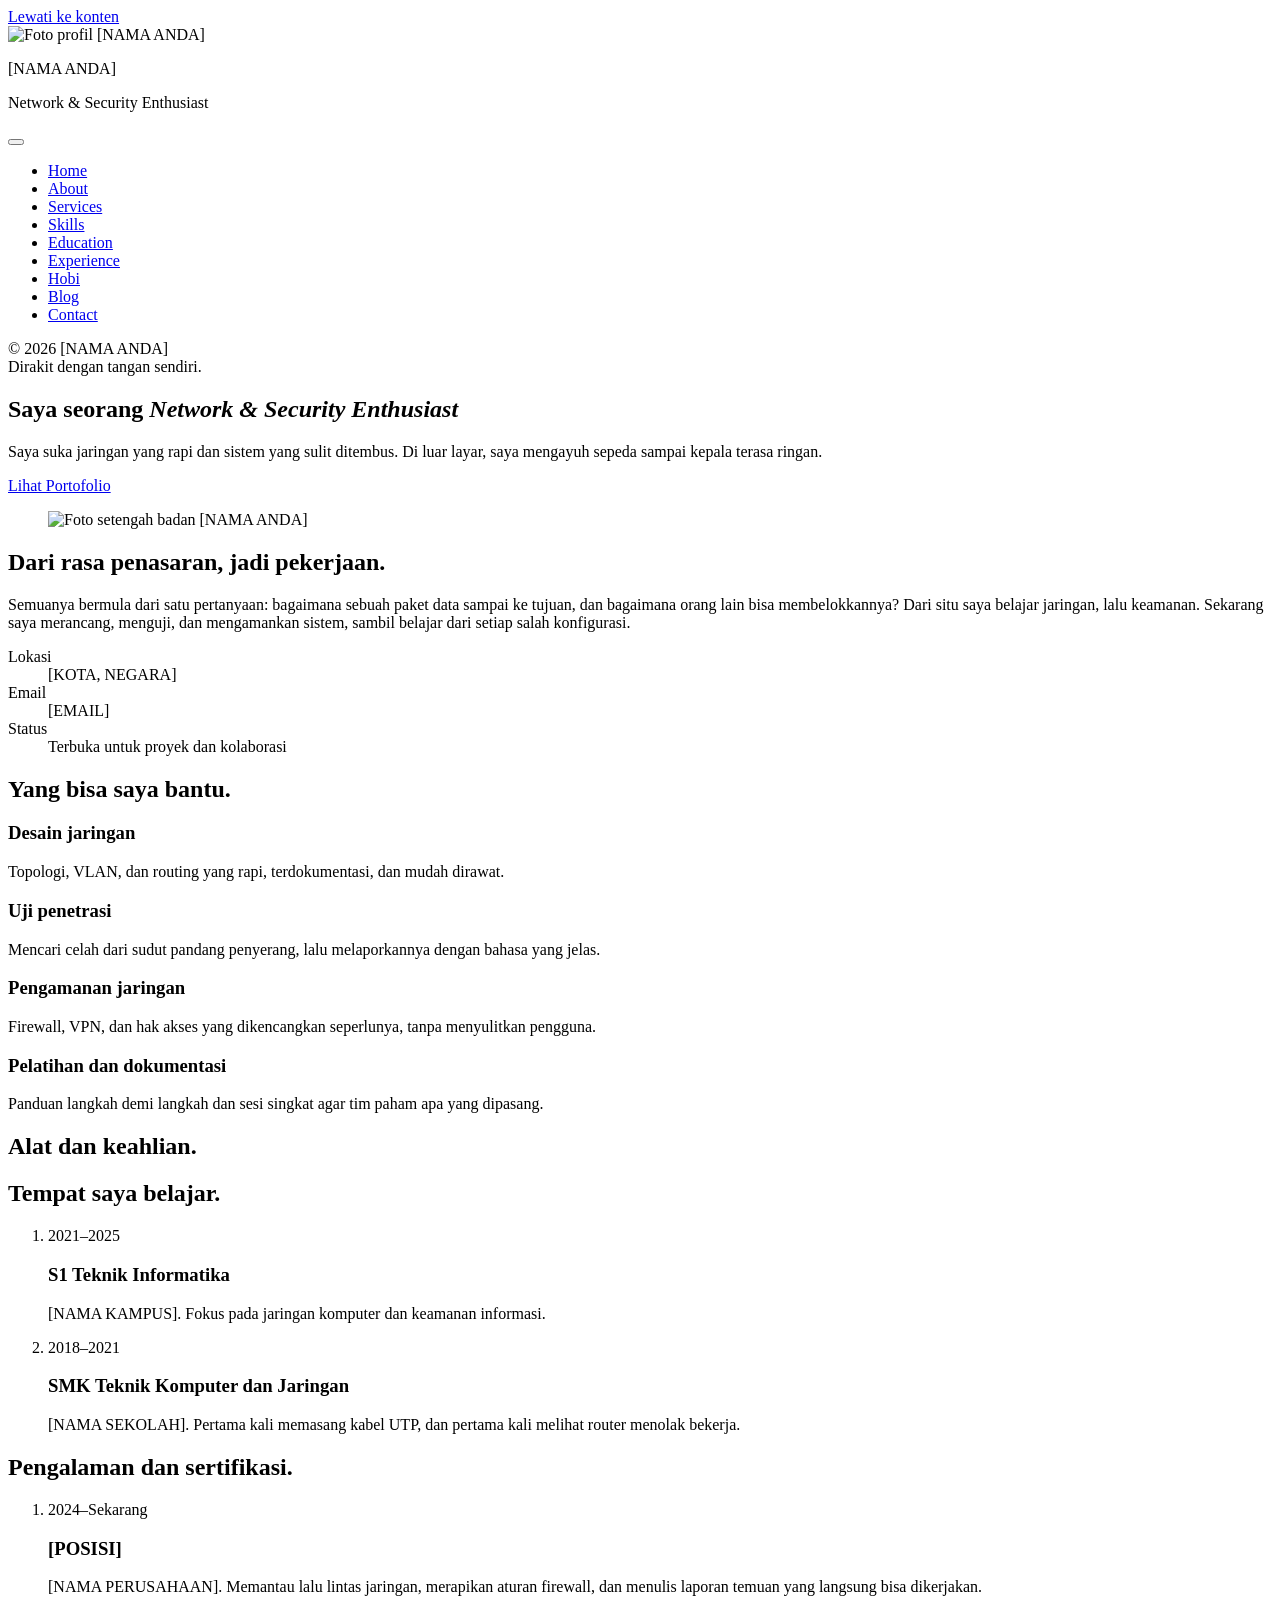
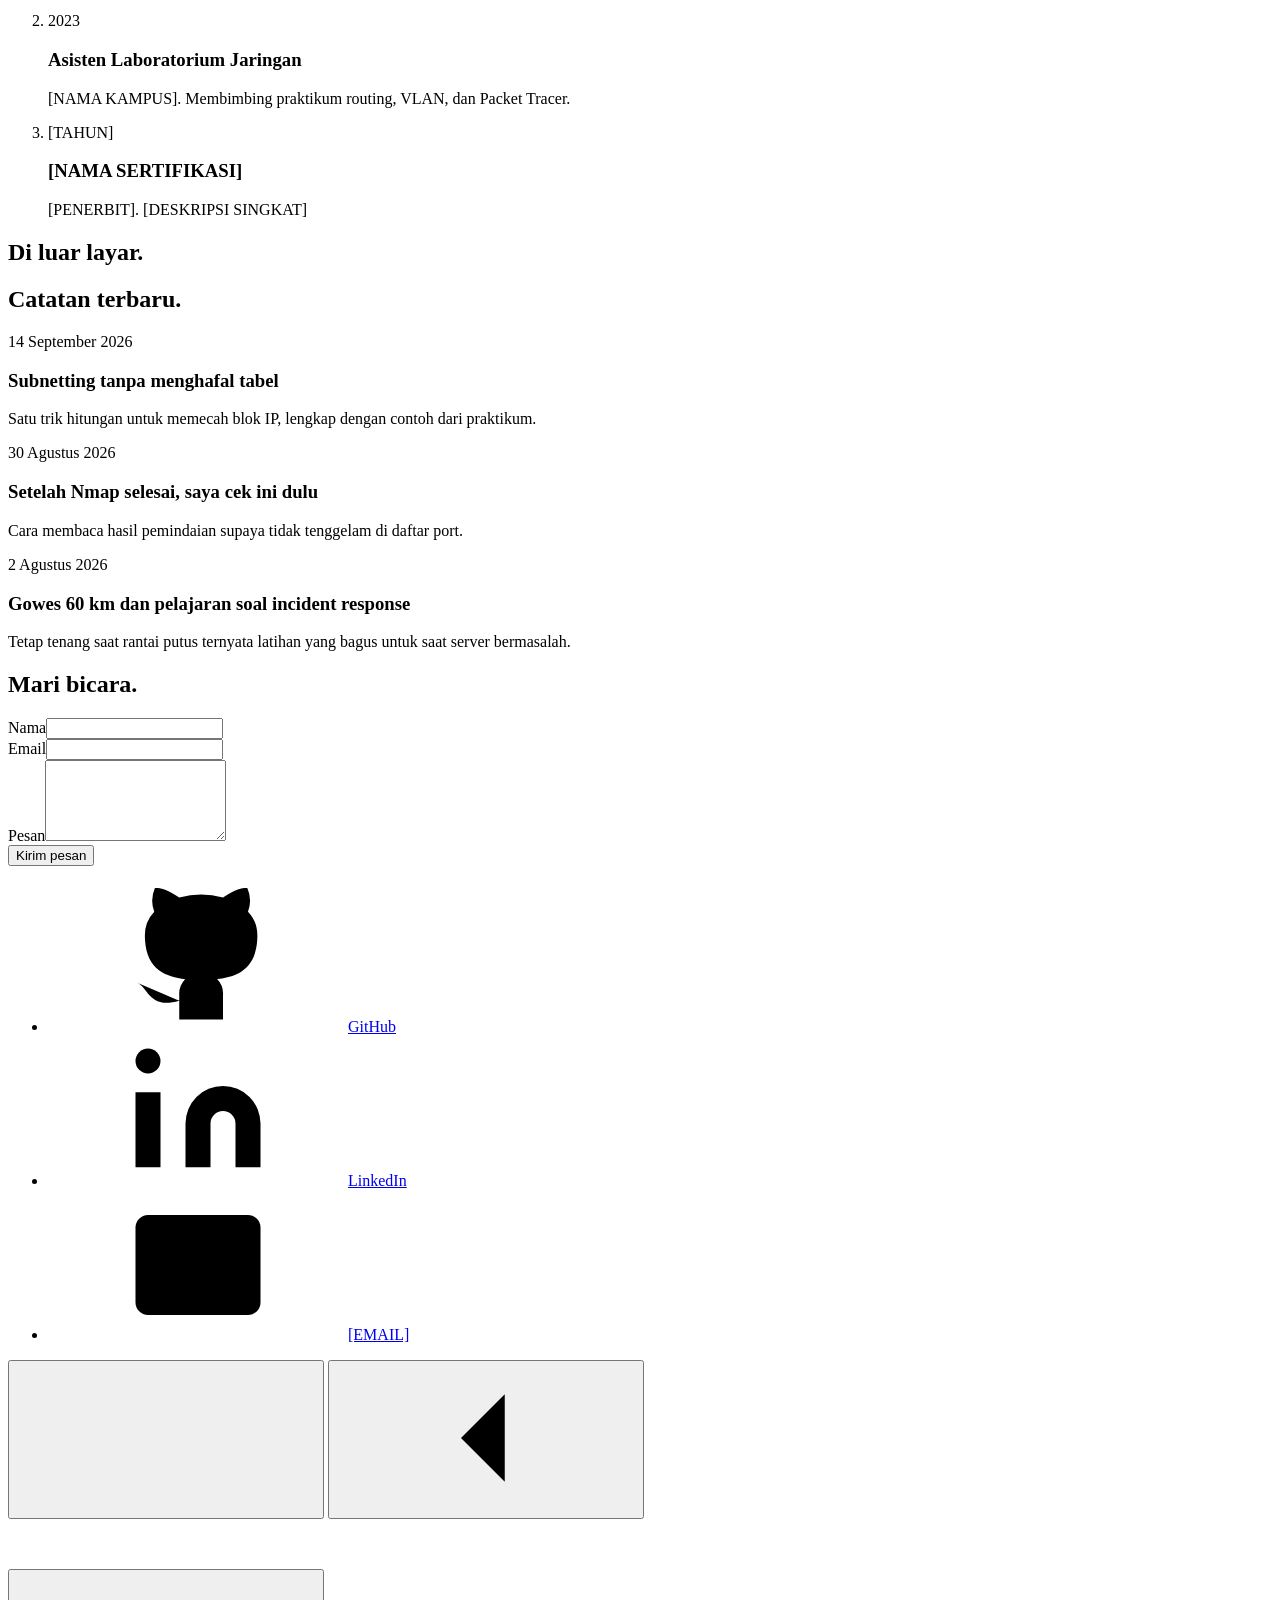
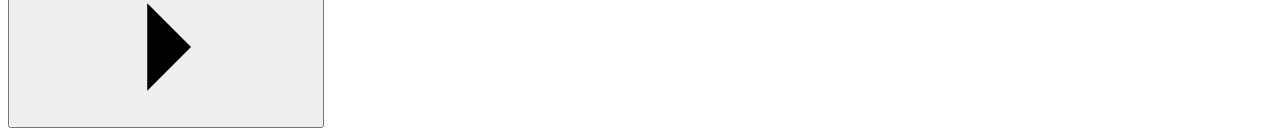
==== commit 006eeac3: "Add files via upload" ====
--- a/index.html
+++ b/index.html
@@ -2,1214 +2,165 @@
 <html lang="id">
 <head>
 <meta charset="UTF-8">
-<meta name="viewport" content="width=device-width, initial-scale=1.0">
-<title>Rifat gosling — Portofolio Cybersecurity</title>
-<meta name="description" content="Rifat gosling">
-
-<!-- ====================================================
-     FONT: JetBrains Mono (kesan teknis) + Poppins (judul elegan)
-==================================================== -->
+<meta name="viewport" content="width=device-width, initial-scale=1">
+<title>[NAMA ANDA] | Network &amp; Security Enthusiast</title>
+<meta name="description" content="Portofolio [NAMA ANDA]: merancang jaringan yang rapi, menguji keamanannya, dan bersepeda di akhir pekan.">
+<meta name="theme-color" content="#0b0b0d">
+<meta property="og:type" content="website">
+<meta property="og:title" content="[NAMA ANDA] | Network &amp; Security Enthusiast">
+<meta property="og:description" content="Jaringan, keamanan siber, dan sepeda.">
+<link rel="icon" href="data:,">
 <link rel="preconnect" href="https://fonts.googleapis.com">
 <link rel="preconnect" href="https://fonts.gstatic.com" crossorigin>
-<link href="https://fonts.googleapis.com/css2?family=JetBrains+Mono:wght@400;500;600;700&family=Poppins:wght@300;400;500;600;700&display=swap" rel="stylesheet">
-
-<style>
-/* ============================================================
-   1. RESET & VARIABEL WARNA (DESIGN TOKENS)
-   ============================================================ */
-:root{
-  /* -- Latar & permukaan -- */
-  --bg-base: #0a0a0c;         /* latar utama, hitam pekat */
-  --bg-panel: #121214;        /* panel/section sedikit lebih terang */
-  --bg-glass: rgba(20, 22, 24, 0.55); /* kartu glassmorphism */
-  --border-line: rgba(255,255,255,0.08);
-
-  /* -- Aksen -- */
-  --accent-cyan: #00e5ff;      /* aksen utama: cyan neon (teknis) */
-  --accent-gold: #d4af37;      /* aksen sekunder: emas (kesan mewah) */
-  --accent-cyan-dim: rgba(0, 229, 255, 0.15);
-  --accent-gold-dim: rgba(212, 175, 55, 0.15);
-
-  /* -- Teks -- */
-  --text-primary: #e9e9ee;
-  --text-muted: #83838f;
-  --text-faint: #55555f;
-
-  /* -- Tipografi -- */
-  --font-display: 'Poppins', sans-serif;
-  --font-mono: 'JetBrains Mono', monospace;
-
-  /* -- Lain-lain -- */
-  --radius-card: 4px;
-  --transition-smooth: 0.4s cubic-bezier(0.22, 1, 0.36, 1);
-}
-
-*{ margin:0; padding:0; box-sizing:border-box; }
-
-html{ scroll-behavior:smooth; }
-
-body{
-  background:var(--bg-base);
-  color:var(--text-primary);
-  font-family:var(--font-mono);
-  font-size:16px;
-  line-height:1.7;
-  overflow-x:hidden;
-  cursor:none; /* cursor bawaan disembunyikan, diganti custom cursor */
-}
-
-@media (max-width: 768px){
-  body{ cursor:auto; } /* di mobile, custom cursor tidak relevan (tidak ada mouse) */
-}
-
-h1,h2,h3,h4{ font-family:var(--font-display); font-weight:600; letter-spacing:-0.01em; }
-
-a{ color:inherit; text-decoration:none; }
-
-img{ max-width:100%; display:block; }
-
-::selection{ background:var(--accent-cyan-dim); color:var(--accent-cyan); }
-
-/* Scrollbar tipis bergaya teknis */
-::-webkit-scrollbar{ width:8px; }
-::-webkit-scrollbar-track{ background:var(--bg-base); }
-::-webkit-scrollbar-thumb{ background:var(--border-line); border-radius:4px; }
-::-webkit-scrollbar-thumb:hover{ background:var(--accent-cyan-dim); }
-
-/* Menghormati preferensi pengguna yang mengurangi animasi */
-@media (prefers-reduced-motion: reduce){
-  *{ animation-duration:0.01ms !important; animation-iteration-count:1 !important; transition-duration:0.01ms !important; scroll-behavior:auto !important; }
-}
-
-.container{
-  max-width:960px;
-  margin:0 auto;
-  padding:0 24px;
-}
-
-section{
-  position:relative;
-  padding:120px 0;
-  border-bottom:1px solid var(--border-line);
-}
-
-/* Label kecil bergaya teknis di atas tiap section (bukan ALL CAPS, huruf kecil + nomor urut section sebagai penanda posisi, relevan karena halaman ini memang berupa urutan section) */
-.section-tag{
-  font-family:var(--font-mono);
-  font-size:13px;
-  color:var(--accent-cyan);
-  margin-bottom:14px;
-  display:flex;
-  align-items:center;
-  gap:10px;
-}
-.section-tag .dot{
-  width:6px; height:6px; border-radius:50%;
-  background:var(--accent-cyan);
-  box-shadow:0 0 8px var(--accent-cyan);
-}
-
-.section-title{
-  font-size:clamp(28px, 4vw, 42px);
-  margin-bottom:48px;
-  max-width:640px;
-}
-
-/* ============================================================
-   2. CUSTOM CURSOR — ikon topeng hacker
-   Menggantikan cursor bawaan dengan ikon topeng bergaya "anonymous
-   hacker" (SVG orisinal, bukan aset berlisensi), mengikuti mouse
-   dengan sedikit lag, dan menyala/membesar saat hover elemen aktif.
-   ============================================================ */
-.cursor-mask{
-  position:fixed;
-  top:0; left:0;
-  width:36px; height:40px;
-  pointer-events:none;
-  z-index:9999;
-  transform:translate(-50%,-65%) rotate(0deg);
-  will-change:transform;
-  filter:drop-shadow(0 0 4px rgba(0,229,255,0.55));
-  transition:filter 0.25s var(--transition-smooth);
-}
-.cursor-mask svg{
-  width:100%; height:100%;
-  display:block;
-}
-/* Wajah topeng: putih gading dengan garis tepi cyan menyala (kesan "hacker") */
-.cursor-mask .mask-face{
-  fill:rgba(233,233,238,0.92);
-  stroke:var(--accent-cyan);
-  stroke-width:1.3;
-  transition:stroke 0.25s var(--transition-smooth), fill 0.25s var(--transition-smooth);
-}
-.cursor-mask .mask-eye{
-  fill:#0a0a0c;
-  transition:fill 0.25s var(--transition-smooth);
-}
-/* Alis, kumis & janggut: garis tegas gelap agar ekspresi topeng terlihat jelas */
-.cursor-mask .mask-brow{
-  fill:none;
-  stroke:#0a0a0c;
-  stroke-width:1.6;
-  stroke-linecap:round;
-  transition:stroke 0.25s var(--transition-smooth);
-}
-/* Saat hover elemen interaktif: topeng membesar & berubah ke warna emas (kesan "mode aktif") */
-.cursor-mask.is-active{
-  transform:translate(-50%,-65%) scale(1.3) rotate(-6deg);
-  filter:drop-shadow(0 0 10px rgba(212,175,55,0.65));
-}
-.cursor-mask.is-active .mask-face{
-  stroke:var(--accent-gold);
-}
-.cursor-mask.is-active .mask-brow{
-  stroke:var(--accent-gold);
-}
-
-/* ============================================================
-   3. BACKGROUND CANVAS (efek partikel jaringan halus)
-   ============================================================ */
-#network-bg{
-  position:fixed;
-  top:0; left:0;
-  width:100%; height:100%;
-  z-index:0;
-  opacity:0.5;
-}
-
-/* ============================================================
-   4. NAVIGASI
-   ============================================================ */
-.navbar{
-  position:fixed;
-  top:0; left:0; right:0;
-  z-index:100;
-  background:rgba(10,10,12,0.7);
-  backdrop-filter:blur(12px);
-  -webkit-backdrop-filter:blur(12px);
-  border-bottom:1px solid var(--border-line);
-}
-.nav-inner{
-  max-width:960px;
-  margin:0 auto;
-  padding:18px 24px;
-  display:flex;
-  align-items:center;
-  justify-content:space-between;
-}
-.nav-logo{
-  font-family:var(--font-mono);
-  font-weight:600;
-  font-size:15px;
-  color:var(--text-primary);
-}
-.nav-logo span{ color:var(--accent-cyan); }
-
-.nav-links{
-  display:flex;
-  gap:32px;
-  list-style:none;
-  font-size:14px;
-}
-.nav-links a{
-  color:var(--text-muted);
-  position:relative;
-  transition:color var(--transition-smooth);
-}
-.nav-links a::after{
-  content:'';
-  position:absolute;
-  left:0; bottom:-4px;
-  width:0; height:1px;
-  background:var(--accent-cyan);
-  transition:width var(--transition-smooth);
-}
-.nav-links a:hover{ color:var(--text-primary); }
-.nav-links a:hover::after{ width:100%; }
-
-.nav-toggle{
-  display:none;
-  flex-direction:column;
-  gap:5px;
-  background:none;
-  border:none;
-  cursor:pointer;
-}
-.nav-toggle span{
-  width:22px; height:2px;
-  background:var(--text-primary);
-}
-
-@media (max-width: 768px){
-  .nav-links{
-    position:fixed;
-    top:57px; right:0;
-    height:calc(100vh - 57px);
-    width:220px;
-    background:var(--bg-panel);
-    flex-direction:column;
-    padding:32px 24px;
-    gap:24px;
-    transform:translateX(100%);
-    transition:transform var(--transition-smooth);
-    border-left:1px solid var(--border-line);
-  }
-  .nav-links.is-open{ transform:translateX(0); }
-  .nav-toggle{ display:flex; }
-}
-
-/* ============================================================
-   5. HERO SECTION
-   ============================================================ */
-.hero{
-  min-height:100vh;
-  display:flex;
-  align-items:center;
-  padding-top:57px;
-  border-bottom:1px solid var(--border-line);
-}
-.hero-inner{
-  max-width:960px;
-  margin:0 auto;
-  padding:0 24px;
-  position:relative;
-  z-index:1;
-}
-.hero-eyebrow{
-  font-family:var(--font-mono);
-  font-size:14px;
-  color:var(--accent-gold);
-  margin-bottom:20px;
-  display:flex;
-  align-items:center;
-  gap:10px;
-}
-.hero-eyebrow::before{
-  content:'';
-  width:24px; height:1px;
-  background:var(--accent-gold);
-}
-.hero-name{
-  font-size:clamp(40px, 7vw, 76px);
-  line-height:1.05;
-  margin-bottom:20px;
-}
-.hero-name .accent{ color:var(--accent-cyan); }
-
-.hero-tagline{
-  font-family:var(--font-mono);
-  font-size:clamp(15px, 2vw, 18px);
-  color:var(--text-muted);
-  max-width:560px;
-  margin-bottom:44px;
-}
-.hero-tagline .cursor-blink{
-  display:inline-block;
-  width:9px; height:18px;
-  background:var(--accent-cyan);
-  margin-left:4px;
-  vertical-align:middle;
-  animation:blink 1s step-end infinite;
-}
-@keyframes blink{ 50%{ opacity:0; } }
-
-.hero-actions{
-  display:flex;
-  gap:16px;
-  flex-wrap:wrap;
-}
-
-.btn{
-  font-family:var(--font-mono);
-  font-size:14px;
-  padding:14px 28px;
-  border-radius:var(--radius-card);
-  border:1px solid var(--border-line);
-  transition:all var(--transition-smooth);
-  display:inline-flex;
-  align-items:center;
-  gap:8px;
-}
-.btn-primary{
-  background:var(--accent-cyan);
-  color:#00181c;
-  border-color:var(--accent-cyan);
-  font-weight:600;
-}
-.btn-primary:hover{
-  box-shadow:0 0 24px rgba(0,229,255,0.45);
-  transform:translateY(-2px);
-}
-.btn-ghost{
-  color:var(--text-primary);
-  border-color:var(--border-line);
-}
-.btn-ghost:hover{
-  border-color:var(--accent-gold);
-  color:var(--accent-gold);
-  box-shadow:0 0 20px rgba(212,175,55,0.2);
-}
-
-/* ============================================================
-   6. UTILITAS ANIMASI SCROLL (fade + slide-up)
-   ============================================================ */
-.reveal{
-  opacity:0;
-  transform:translateY(28px);
-  transition:opacity 0.7s var(--transition-smooth), transform 0.7s var(--transition-smooth);
-}
-.reveal.is-visible{
-  opacity:1;
-  transform:translateY(0);
-}
-
-/* ============================================================
-   7. ABOUT SECTION
-   ============================================================ */
-.about-grid{
-  display:grid;
-  grid-template-columns:220px 1fr;
-  gap:56px;
-  align-items:start;
-}
-.about-photo{
-  width:220px; height:220px;
-  border-radius:var(--radius-card);
-  background:var(--bg-panel);
-  border:1px solid var(--border-line);
-  overflow:hidden;
-  position:relative;
-}
-.about-photo img{ width:100%; height:100%; object-fit:cover; }
-.about-photo .placeholder-text{
-  position:absolute; inset:0;
-  display:flex; align-items:center; justify-content:center;
-  text-align:center; font-size:12px; color:var(--text-faint); padding:16px;
-}
-.about-text p{
-  color:var(--text-muted);
-  margin-bottom:18px;
-  max-width:60ch;
-}
-.about-text strong{ color:var(--text-primary); font-weight:500; }
-.about-text .highlight{ color:var(--accent-cyan); }
-
-@media (max-width: 700px){
-  .about-grid{ grid-template-columns:1fr; }
-  .about-photo{ width:140px; height:140px; }
-}
-
-/* ============================================================
-   8. SKILLS SECTION
-   ============================================================ */
-.skills-grid{
-  display:grid;
-  grid-template-columns:repeat(2, 1fr);
-  gap:20px;
-}
-@media (max-width: 700px){
-  .skills-grid{ grid-template-columns:1fr; }
-}
-
-.skill-card{
-  background:var(--bg-glass);
-  backdrop-filter:blur(10px);
-  -webkit-backdrop-filter:blur(10px);
-  border:1px solid var(--border-line);
-  border-left:2px solid var(--accent-cyan);
-  border-radius:var(--radius-card);
-  padding:24px;
-  transition:transform var(--transition-smooth), box-shadow var(--transition-smooth);
-}
-.skill-card:hover{
-  transform:translateY(-4px);
-  box-shadow:0 12px 32px rgba(0,0,0,0.4);
-}
-.skill-card-head{
-  display:flex;
-  justify-content:space-between;
-  align-items:baseline;
-  margin-bottom:6px;
-}
-.skill-name{
-  font-family:var(--font-display);
-  font-size:17px;
-  font-weight:500;
-}
-.skill-level{
-  font-family:var(--font-mono);
-  font-size:12px;
-  color:var(--accent-gold);
-}
-.skill-desc{
-  font-size:13px;
-  color:var(--text-muted);
-  margin-bottom:16px;
-}
-.progress-track{
-  height:5px;
-  background:rgba(255,255,255,0.06);
-  border-radius:3px;
-  overflow:hidden;
-}
-.progress-fill{
-  height:100%;
-  width:0%; /* diisi via JS + data-progress saat elemen terlihat */
-  background:linear-gradient(90deg, var(--accent-cyan), var(--accent-gold));
-  border-radius:3px;
-  transition:width 1.2s var(--transition-smooth);
-}
-
-.tools-row{
-  margin-top:40px;
-  display:flex;
-  flex-wrap:wrap;
-  gap:10px;
-}
-.tool-chip{
-  font-family:var(--font-mono);
-  font-size:13px;
-  padding:8px 14px;
-  border:1px solid var(--border-line);
-  border-radius:20px;
-  color:var(--text-muted);
-  transition:all var(--transition-smooth);
-}
-.tool-chip:hover{
-  color:var(--accent-cyan);
-  border-color:var(--accent-cyan);
-  box-shadow:0 0 14px rgba(0,229,255,0.25);
-}
-
-/* ============================================================
-   9. TIMELINE / LEARNING JOURNEY
-   ============================================================ */
-.timeline{
-  position:relative;
-  padding-left:32px;
-}
-.timeline::before{
-  content:'';
-  position:absolute;
-  left:5px; top:6px; bottom:6px;
-  width:1px;
-  background:linear-gradient(to bottom, var(--accent-cyan), var(--border-line));
-}
-.timeline-item{
-  position:relative;
-  padding-bottom:44px;
-}
-.timeline-item:last-child{ padding-bottom:0; }
-.timeline-item::before{
-  content:'';
-  position:absolute;
-  left:-32px; top:4px;
-  width:11px; height:11px;
-  border-radius:50%;
-  background:var(--bg-base);
-  border:2px solid var(--accent-cyan);
-}
-.timeline-item.is-current::before{
-  background:var(--accent-cyan);
-  box-shadow:0 0 12px var(--accent-cyan);
-}
-.timeline-period{
-  font-family:var(--font-mono);
-  font-size:12px;
-  color:var(--accent-gold);
-  margin-bottom:6px;
-}
-.timeline-title{
-  font-family:var(--font-display);
-  font-size:18px;
-  font-weight:500;
-  margin-bottom:8px;
-}
-.timeline-desc{
-  font-size:14px;
-  color:var(--text-muted);
-  max-width:60ch;
-}
-
-/* ============================================================
-   10. PROJECTS / LABS
-   ============================================================ */
-.projects-grid{
-  display:grid;
-  grid-template-columns:repeat(3, 1fr);
-  gap:20px;
-}
-@media (max-width: 900px){
-  .projects-grid{ grid-template-columns:repeat(2, 1fr); }
-}
-@media (max-width: 600px){
-  .projects-grid{ grid-template-columns:1fr; }
-}
-
-.project-card{
-  background:var(--bg-panel);
-  border:1px solid var(--border-line);
-  border-radius:var(--radius-card);
-  overflow:hidden;
-  transition:transform var(--transition-smooth), border-color var(--transition-smooth);
-}
-.project-card:hover{
-  transform:translateY(-4px);
-  border-color:var(--accent-cyan);
-}
-.project-thumb{
-  height:140px;
-  background:
-    repeating-linear-gradient(135deg, rgba(0,229,255,0.05) 0 2px, transparent 2px 10px),
-    var(--bg-base);
-  display:flex;
-  align-items:center;
-  justify-content:center;
-  color:var(--text-faint);
-  font-size:12px;
-  border-bottom:1px solid var(--border-line);
-}
-.project-body{ padding:20px; }
-.project-status{
-  font-family:var(--font-mono);
-  font-size:11px;
-  color:var(--accent-gold);
-  margin-bottom:8px;
-}
-.project-title{
-  font-family:var(--font-display);
-  font-size:16px;
-  font-weight:500;
-  margin-bottom:8px;
-}
-.project-desc{
-  font-size:13px;
-  color:var(--text-muted);
-  margin-bottom:16px;
-}
-.project-tags{
-  display:flex;
-  flex-wrap:wrap;
-  gap:6px;
-  margin-bottom:16px;
-}
-.project-tags span{
-  font-size:11px;
-  padding:4px 8px;
-  background:var(--accent-cyan-dim);
-  color:var(--accent-cyan);
-  border-radius:3px;
-}
-.project-link{
-  font-size:13px;
-  color:var(--text-primary);
-  border-bottom:1px solid var(--border-line);
-  padding-bottom:2px;
-  transition:border-color var(--transition-smooth), color var(--transition-smooth);
-}
-.project-link:hover{
-  color:var(--accent-cyan);
-  border-color:var(--accent-cyan);
-}
-
-/* ============================================================
-   11. CONTACT SECTION
-   ============================================================ */
-.contact-grid{
-  display:grid;
-  grid-template-columns:1fr 1fr;
-  gap:56px;
-}
-@media (max-width: 800px){
-  .contact-grid{ grid-template-columns:1fr; gap:40px; }
-}
-
-.contact-info p{
-  color:var(--text-muted);
-  max-width:48ch;
-  margin-bottom:28px;
-}
-.social-list{
-  list-style:none;
-  display:flex;
-  flex-direction:column;
-  gap:14px;
-}
-.social-list a{
-  display:flex;
-  align-items:center;
-  gap:12px;
-  font-size:15px;
-  color:var(--text-primary);
-  width:fit-content;
-  transition:color var(--transition-smooth), transform var(--transition-smooth);
-}
-.social-list a:hover{ color:var(--accent-cyan); transform:translateX(4px); }
-.social-list svg{ width:18px; height:18px; flex-shrink:0; }
-
-.contact-form{
-  display:flex;
-  flex-direction:column;
-  gap:16px;
-}
-.form-group{ display:flex; flex-direction:column; gap:8px; }
-.form-group label{ font-size:12px; color:var(--text-muted); }
-.form-group input, .form-group textarea{
-  background:var(--bg-glass);
-  border:1px solid var(--border-line);
-  border-radius:var(--radius-card);
-  padding:12px 14px;
-  color:var(--text-primary);
-  font-family:var(--font-mono);
-  font-size:14px;
-  resize:vertical;
-  transition:border-color var(--transition-smooth), box-shadow var(--transition-smooth);
-}
-.form-group input:focus, .form-group textarea:focus{
-  outline:none;
-  border-color:var(--accent-cyan);
-  box-shadow:0 0 0 3px rgba(0,229,255,0.12);
-}
-.form-note{
-  font-size:12px;
-  color:var(--text-faint);
-}
-
-footer{
-  text-align:center;
-  padding:32px 24px;
-  font-size:12px;
-  color:var(--text-faint);
-}
-</style>
+<link rel="stylesheet" href="https://fonts.googleapis.com/css2?family=Inter:wght@300;400&amp;family=Playfair+Display:wght@500&amp;display=swap">
+<link rel="stylesheet" href="css/style.css">
 </head>
 <body>
 
-<!-- ============================================================
-     CUSTOM CURSOR — ikon topeng hacker (SVG orisinal, digerakkan JS)
-============================================================ -->
-<div class="cursor-mask" id="cursorMask">
-  <svg viewBox="0 0 40 44" xmlns="http://www.w3.org/2000/svg">
-    <!-- Bentuk dasar topeng: dahi lebar, pipi membulat, dagu meruncing ke bawah -->
-    <path class="mask-face" d="M20 2
-      C 28 2 34 7.5 34 16
-      C 34 23.5 30.5 29 26 33.5
-      C 23.8 35.7 22 38.5 20 41.5
-      C 18 38.5 16.2 35.7 14 33.5
-      C 9.5 29 6 23.5 6 16
-      C 6 7.5 12 2 20 2 Z"/>
-    <!-- Alis melengkung tegas, khas ekspresi menyeringai -->
-    <path class="mask-brow" d="M8.5 14.5 Q13.5 10.5 18.5 13.5" />
-    <path class="mask-brow" d="M31.5 14.5 Q26.5 10.5 21.5 13.5" />
-    <!-- Sepasang mata menyipit -->
-    <path class="mask-eye" d="M9.5 17 Q14 15 18.5 17.2 Q14 19.4 9.5 17 Z"/>
-    <path class="mask-eye" d="M30.5 17 Q26 15 21.5 17.2 Q26 19.4 30.5 17 Z"/>
-    <!-- Kumis melengkung ke atas di kedua ujung -->
-    <path class="mask-brow" d="M7.5 25 Q20 21.5 32.5 25 Q27 24 24 26.5 M7.5 25 Q13 24 16 26.5" />
-    <!-- Janggut runcing di dagu -->
-    <path class="mask-brow" d="M20 27 L20 38" />
-  </svg>
-</div>
+<!-- IKON SVG (sprite) -->
+<svg width="0" height="0" style="position:absolute" aria-hidden="true">
+  <symbol id="x" viewBox="0 0 24 24"><path d="M6 6l12 12M18 6L6 18"/></symbol>
+  <symbol id="l" viewBox="0 0 24 24"><path d="M15 5l-7 7 7 7"/></symbol>
+  <symbol id="r" viewBox="0 0 24 24"><path d="M9 5l7 7-7 7"/></symbol>
+  <symbol id="gh" viewBox="0 0 24 24"><path d="M9 19c-5 1.5-5-2.5-7-3m14 6v-3.87a3.37 3.37 0 0 0-.94-2.61c3.14-.35 6.44-1.54 6.44-7A5.44 5.44 0 0 0 20 4.77 5.07 5.07 0 0 0 19.91 1S18.73.65 16 2.48a13.38 13.38 0 0 0-7 0C6.27.65 5.09 1 5.09 1A5.07 5.07 0 0 0 5 4.77a5.44 5.44 0 0 0-1.5 3.78c0 5.42 3.3 6.61 6.44 7A3.37 3.37 0 0 0 9 18.13V22"/></symbol>
+  <symbol id="in" viewBox="0 0 24 24"><path d="M16 8a6 6 0 0 1 6 6v7h-4v-7a2 2 0 0 0-2-2 2 2 0 0 0-2 2v7h-4v-7a6 6 0 0 1 6-6z"/><rect x="2" y="9" width="4" height="12"/><circle cx="4" cy="4" r="2"/></symbol>
+  <symbol id="ml" viewBox="0 0 24 24"><path d="M4 4h16c1.1 0 2 .9 2 2v12c0 1.1-.9 2-2 2H4c-1.1 0-2-.9-2-2V6c0-1.1.9-2 2-2z"/><polyline points="22,6 12,13 2,6"/></symbol>
+</svg>
 
-<!-- ============================================================
-     CANVAS BACKGROUND — efek partikel jaringan halus
-============================================================ -->
-<canvas id="network-bg"></canvas>
+<a class="skip" href="#home">Lewati ke konten</a>
 
-<!-- ============================================================
-     NAVBAR
-============================================================ -->
-<nav class="navbar">
-  <div class="nav-inner">
-    <div class="nav-logo">Rifat gosling<span>&lt;RIFT&gt;</span></div>
-    <ul class="nav-links" id="navLinks">
-      <li><a href="#home">home</a></li>
-      <li><a href="#about">about</a></li>
-      <li><a href="#skills">skills</a></li>
-      <li><a href="#journey">journey</a></li>
-      <li><a href="#labs">labs</a></li>
-      <li><a href="#contact">contact</a></li>
+<!-- SIDEBAR (desktop) / TOP BAR (tablet & HP) -->
+<header class="side">
+  <div class="who">
+    <img class="avatar" src="assets/images/profil.svg" alt="Foto profil [NAMA ANDA]" width="112" height="112">
+    <div>
+      <p class="name">[NAMA ANDA]</p>
+      <p class="role">Network &amp; Security Enthusiast</p>
+    </div>
+  </div>
+  <button class="burger" type="button" aria-expanded="false" aria-controls="nav" aria-label="Buka menu"><span></span><span></span></button>
+  <nav id="nav" aria-label="Menu utama">
+    <ul>
+      <li><a href="#home">Home</a></li>
+      <li><a href="#about">About</a></li>
+      <li><a href="#services">Services</a></li>
+      <li><a href="#skills">Skills</a></li>
+      <li><a href="#education">Education</a></li>
+      <li><a href="#experience">Experience</a></li>
+      <li><a href="#hobi">Hobi</a></li>
+      <li><a href="#blog">Blog</a></li>
+      <li><a href="#contact">Contact</a></li>
     </ul>
-    <button class="nav-toggle" id="navToggle" aria-label="Buka menu navigasi">
-      <span></span><span></span><span></span>
-    </button>
+  </nav>
+  <p class="copy">&copy; <span id="yr">2026</span> [NAMA ANDA]<br>Dirakit dengan tangan sendiri.</p>
+</header>
+
+<main>
+
+<!-- 1. HOME -->
+<section id="home" class="hero" aria-labelledby="h-home">
+  <div class="hero-t">
+    <h1 id="h-home">Saya seorang <em>Network &amp; Security Enthusiast</em></h1>
+    <p class="lead">Saya suka jaringan yang rapi dan sistem yang sulit ditembus. Di luar layar, saya mengayuh sepeda sampai kepala terasa ringan.</p>
+    <a class="btn" href="#skills">Lihat Portofolio</a>
   </div>
-</nav>
+  <figure class="hero-fig"><img src="assets/images/hero.svg" alt="Foto setengah badan [NAMA ANDA]" width="640" height="800"></figure>
+</section>
 
-<!-- ============================================================
-     1. HERO SECTION
-============================================================ -->
-<section class="hero" id="home">
-  <div class="hero-inner">
-    <div class="hero-eyebrow reveal">status: sedang belajar & terus berkembang</div>
-    <h1 class="hero-name reveal">
-      <!-- GANTI DENGAN nama lengkap Anda -->
-       <span class="accent">Rifat gosling</span>
-    </h1>
-    <p class="hero-tagline reveal">
-      <!-- GANTI DENGAN tagline singkat Anda -->
-      Cybersecurity Enthusiast · Sedang belajar Network &amp; System Security
-      <span class="cursor-blink"></span>
-    </p>
-    <div class="hero-actions reveal">
-      <a href="#contact" class="btn btn-primary">Hubungi Saya</a>
-      <!-- GANTI DENGAN link CV Anda (misal Google Drive / file PDF) -->
-      <a href="#" target="_blank" class="btn btn-ghost">Unduh CV</a>
-    </div>
+<!-- 2. ABOUT -->
+<section id="about" class="sec" aria-labelledby="h-about">
+  <h2 id="h-about">Dari rasa penasaran, jadi pekerjaan.</h2>
+  <div class="cols">
+    <p>Semuanya bermula dari satu pertanyaan: bagaimana sebuah paket data sampai ke tujuan, dan bagaimana orang lain bisa membelokkannya? Dari situ saya belajar jaringan, lalu keamanan. Sekarang saya merancang, menguji, dan mengamankan sistem, sambil belajar dari setiap salah konfigurasi.</p>
+    <dl class="facts">
+      <div><dt>Lokasi</dt><dd>[KOTA, NEGARA]</dd></div>
+      <div><dt>Email</dt><dd>[EMAIL]</dd></div>
+      <div><dt>Status</dt><dd>Terbuka untuk proyek dan kolaborasi</dd></div>
+    </dl>
   </div>
 </section>
 
-<!-- ============================================================
-     2. ABOUT ME
-============================================================ -->
-<section id="about">
-  <div class="container">
-    <div class="section-tag reveal"><span class="dot"></span>tentang saya</div>
-    <h2 class="section-title reveal">Mengenal lebih dekat</h2>
-
-    <div class="about-grid">
-      <div class="about-photo reveal">
-        <!-- GANTI DENGAN foto Anda: hapus <div class="placeholder-text"> dan gunakan <img src="foto-anda.jpg" alt="Foto Anda"> -->
-        <div class="placeholder-text">// GANTI DENGAN foto Anda di sini</div>
-      </div>
-
-      <div class="about-text reveal">
-        <p>
-          <!-- GANTI DENGAN cerita singkat tentang diri Anda -->
-          Halo, saya <strong>Rifat</strong>, seseorang yang tertarik pada dunia
-          <span class="highlight">keamanan siber</span> sejak pertama kali mencoba memahami
-          bagaimana sebuah sistem bisa ditembus — dan bagaimana cara melindunginya.
-        </p>
-        <p>
-          Ketertarikan ini bermula dari rasa penasaran terhadap cara kerja jaringan dan sistem
-          operasi Linux. Semakin dalam saya mempelajarinya, semakin saya sadar bahwa keamanan
-          bukan sekadar soal alat, tapi cara berpikir: selalu bertanya
-          "apa yang bisa disalahgunakan di sini?"
-        </p>
-        <p>
-          Saat ini saya sedang membangun fondasi di bidang <strong>system hardening</strong>,
-          <strong>network security</strong>, dan <strong>intrusion detection</strong>, melalui
-          lab simulasi dan praktik langsung. Saya percaya proses belajar yang jujur — termasuk
-          mengakui masih di tahap pemula — adalah bagian dari perjalanan menjadi profesional
-          yang kompeten.
-        </p>
-      </div>
-    </div>
+<!-- 3. SERVICES -->
+<section id="services" class="sec" aria-labelledby="h-services">
+  <h2 id="h-services">Yang bisa saya bantu.</h2>
+  <div class="svc">
+    <article><h3>Desain jaringan</h3><p>Topologi, VLAN, dan routing yang rapi, terdokumentasi, dan mudah dirawat.</p></article>
+    <article><h3>Uji penetrasi</h3><p>Mencari celah dari sudut pandang penyerang, lalu melaporkannya dengan bahasa yang jelas.</p></article>
+    <article><h3>Pengamanan jaringan</h3><p>Firewall, VPN, dan hak akses yang dikencangkan seperlunya, tanpa menyulitkan pengguna.</p></article>
+    <article><h3>Pelatihan dan dokumentasi</h3><p>Panduan langkah demi langkah dan sesi singkat agar tim paham apa yang dipasang.</p></article>
   </div>
 </section>
 
-<!-- ============================================================
-     3. SKILLS / KEAHLIAN
-============================================================ -->
-<section id="skills">
-  <div class="container">
-    <div class="section-tag reveal"><span class="dot"></span>keahlian</div>
-    <h2 class="section-title reveal">Apa yang sedang saya kuasai</h2>
+<!-- 4. SKILLS (dirender dari data di js/main.js) -->
+<section id="skills" class="sec" aria-labelledby="h-skills">
+  <h2 id="h-skills">Alat dan keahlian.</h2>
+  <div id="skills-root"></div>
+</section>
 
-    <div class="skills-grid">
+<!-- 5. EDUCATION -->
+<section id="education" class="sec" aria-labelledby="h-edu">
+  <h2 id="h-edu">Tempat saya belajar.</h2>
+  <ol class="tl">
+    <li><time>2021–2025</time><h3>S1 Teknik Informatika</h3><p>[NAMA KAMPUS]. Fokus pada jaringan komputer dan keamanan informasi.</p></li>
+    <li><time>2018–2021</time><h3>SMK Teknik Komputer dan Jaringan</h3><p>[NAMA SEKOLAH]. Pertama kali memasang kabel UTP, dan pertama kali melihat router menolak bekerja.</p></li>
+  </ol>
+</section>
 
-      <div class="skill-card reveal">
-        <div class="skill-card-head">
-          <span class="skill-name">System &amp; OS Hardening (Linux)</span>
-          <span class="skill-level">Menengah</span>
-        </div>
-        <p class="skill-desc">Konfigurasi keamanan dasar Linux, manajemen user &amp; permission, hardening layanan.</p>
-        <div class="progress-track"><div class="progress-fill" data-progress="55"></div></div>
-      </div>
+<!-- 6. EXPERIENCE -->
+<section id="experience" class="sec" aria-labelledby="h-exp">
+  <h2 id="h-exp">Pengalaman dan sertifikasi.</h2>
+  <ol class="tl">
+    <li><time>2024–Sekarang</time><h3>[POSISI]</h3><p>[NAMA PERUSAHAAN]. Memantau lalu lintas jaringan, merapikan aturan firewall, dan menulis laporan temuan yang langsung bisa dikerjakan.</p></li>
+    <li><time>2023</time><h3>Asisten Laboratorium Jaringan</h3><p>[NAMA KAMPUS]. Membimbing praktikum routing, VLAN, dan Packet Tracer.</p></li>
+    <li><time>[TAHUN]</time><h3>[NAMA SERTIFIKASI]</h3><p>[PENERBIT]. [DESKRIPSI SINGKAT]</p></li>
+  </ol>
+</section>
 
-      <div class="skill-card reveal">
-        <div class="skill-card-head">
-          <span class="skill-name">Network Security</span>
-          <span class="skill-level">Menengah</span>
-        </div>
-        <p class="skill-desc">Firewall dasar, TCP Wrappers, deteksi aktivitas port scanning.</p>
-        <div class="progress-track"><div class="progress-fill" data-progress="40"></div></div>
-      </div>
+<!-- 7. HOBI (dirender dari data di js/main.js) -->
+<section id="hobi" class="sec" aria-labelledby="h-hobi">
+  <h2 id="h-hobi">Di luar layar.</h2>
+  <div id="hobi-root"></div>
+</section>
 
-      <div class="skill-card reveal">
-        <div class="skill-card-head">
-          <span class="skill-name">Intrusion Detection System</span>
-          <span class="skill-level">Menengah</span>
-        </div>
-        <p class="skill-desc">Konfigurasi dasar Snort/IDS, membaca alert, dan analisis log sederhana.</p>
-        <div class="progress-track"><div class="progress-fill" data-progress="35"></div></div>
-      </div>
-
-      <div class="skill-card reveal">
-        <div class="skill-card-head">
-          <span class="skill-name">Dasar Kriptografi</span>
-          <span class="skill-level">Pemula</span>
-        </div>
-        <p class="skill-desc">Konsep enkripsi simetris/asimetris, hashing, dan penerapan dasarnya.</p>
-        <div class="progress-track"><div class="progress-fill" data-progress="30"></div></div>
-      </div>
-
-    </div>
-
-    <!-- GANTI DENGAN daftar tools yang benar-benar Anda kuasai -->
-    <div class="tools-row reveal">
-      <span class="tool-chip">Nmap</span>
-      <span class="tool-chip">Wireshark</span>
-      <span class="tool-chip">fail2ban</span>
-      <span class="tool-chip">Snort</span>
-      <span class="tool-chip">iptables</span>
-      <span class="tool-chip">tcpdump</span>
-      <span class="tool-chip">VirtualBox</span>
-    </div>
+<!-- 8. BLOG -->
+<section id="blog" class="sec" aria-labelledby="h-blog">
+  <h2 id="h-blog">Catatan terbaru.</h2>
+  <div class="posts">
+    <article class="post"><time datetime="2026-09-14">14 September 2026</time><h3>Subnetting tanpa menghafal tabel</h3><p>Satu trik hitungan untuk memecah blok IP, lengkap dengan contoh dari praktikum.</p></article>
+    <article class="post"><time datetime="2026-08-30">30 Agustus 2026</time><h3>Setelah Nmap selesai, saya cek ini dulu</h3><p>Cara membaca hasil pemindaian supaya tidak tenggelam di daftar port.</p></article>
+    <article class="post"><time datetime="2026-08-02">2 Agustus 2026</time><h3>Gowes 60 km dan pelajaran soal incident response</h3><p>Tetap tenang saat rantai putus ternyata latihan yang bagus untuk saat server bermasalah.</p></article>
   </div>
 </section>
 
-<!-- ============================================================
-     4. LEARNING JOURNEY / TIMELINE
-============================================================ -->
-<section id="journey">
-  <div class="container">
-    <div class="section-tag reveal"><span class="dot"></span>perjalanan belajar</div>
-    <h2 class="section-title reveal">Tahapan yang sudah dan sedang saya lalui</h2>
-
-    <div class="timeline">
-
-      <div class="timeline-item reveal">
-        <div class="timeline-period"><!-- GANTI DENGAN periode waktu -->2025</div>
-        <div class="timeline-title">Mulai dari dasar Linux</div>
-        <div class="timeline-desc">Belajar command line, manajemen file, permission, dan dasar administrasi sistem Linux.</div>
-      </div>
-
-      <div class="timeline-item reveal">
-        <div class="timeline-period">2025</div>
-        <div class="timeline-title">Jaringan komputer dasar</div>
-        <div class="timeline-desc">Memahami konsep TCP/IP, subnetting, dan cara kerja firewall sederhana.</div>
-      </div>
-
-      <div class="timeline-item reveal">
-        <div class="timeline-period">2026</div>
-        <div class="timeline-title">Eksplorasi keamanan sistem</div>
-        <div class="timeline-desc">Mulai mempraktikkan hardening server, konfigurasi fail2ban dan TCP Wrappers.</div>
-      </div>
-
-      <div class="timeline-item is-current reveal">
-        <div class="timeline-period">2026 — sekarang</div>
-        <div class="timeline-title">Simulasi serangan &amp; deteksi (IDS)</div>
-        <div class="timeline-desc">Membangun lab simulasi untuk memahami pola serangan dan cara mendeteksinya dengan Snort/IDS.</div>
-      </div>
-
-      <div class="timeline-item reveal">
-        <div class="timeline-period"><!-- GANTI DENGAN target berikutnya --></div>
-        <div class="timeline-title">Target berikutnya</div>
-        <div class="timeline-desc"><!-- GANTI DENGAN rencana belajar Anda selanjutnya, misal: sertifikasi, CTF, dsb. --></div>
-      </div>
-
-    </div>
+<!-- 9. CONTACT -->
+<section id="contact" class="sec" aria-labelledby="h-contact">
+  <h2 id="h-contact">Mari bicara.</h2>
+  <div class="ct">
+    <form id="form" novalidate>
+      <div class="f"><label for="nama">Nama</label><input id="nama" name="nama" autocomplete="name"><span class="err" aria-live="polite"></span></div>
+      <div class="f"><label for="email">Email</label><input id="email" name="email" type="email" autocomplete="email"><span class="err" aria-live="polite"></span></div>
+      <div class="f"><label for="pesan">Pesan</label><textarea id="pesan" name="pesan" rows="5"></textarea><span class="err" aria-live="polite"></span></div>
+      <button class="btn" type="submit">Kirim pesan</button>
+      <p class="ok" role="status"></p>
+    </form>
+    <ul class="links">
+      <li><a href="https://github.com/[USERNAME]" target="_blank" rel="noopener"><svg class="i" aria-hidden="true"><use href="#gh"/></svg>GitHub</a></li>
+      <li><a href="https://linkedin.com/in/[USERNAME]" target="_blank" rel="noopener"><svg class="i" aria-hidden="true"><use href="#in"/></svg>LinkedIn</a></li>
+      <li><a href="mailto:[EMAIL]"><svg class="i" aria-hidden="true"><use href="#ml"/></svg>[EMAIL]</a></li>
+    </ul>
   </div>
 </section>
 
-<!-- ============================================================
-     5. PROJECTS / LABS
-============================================================ -->
-<section id="labs">
-  <div class="container">
-    <div class="section-tag reveal"><span class="dot"></span>lab &amp; proyek</div>
-    <h2 class="section-title reveal">Simulasi lab yang pernah saya kerjakan</h2>
+</main>
 
-    <div class="projects-grid">
+<!-- LIGHTBOX -->
+<div class="lb" id="lb" role="dialog" aria-modal="true" aria-label="Galeri foto">
+  <button class="lb-x" type="button" aria-label="Tutup"><svg class="i" aria-hidden="true"><use href="#x"/></svg></button>
+  <button class="lb-p" type="button" aria-label="Foto sebelumnya"><svg class="i" aria-hidden="true"><use href="#l"/></svg></button>
+  <figure><img alt=""><figcaption></figcaption></figure>
+  <button class="lb-n" type="button" aria-label="Foto berikutnya"><svg class="i" aria-hidden="true"><use href="#r"/></svg></button>
+</div>
 
-      <div class="project-card reveal">
-        <div class="project-thumb"><!-- GANTI DENGAN screenshot lab Anda --> preview lab</div>
-        <div class="project-body">
-          <div class="project-status">selesai</div>
-          <div class="project-title">Deteksi Port Scanning dengan Snort</div>
-          <p class="project-desc">Simulasi serangan port scanning di lingkungan virtual, kemudian dianalisis melalui alert Snort.</p>
-          <div class="project-tags"><span>Snort</span><span>Nmap</span><span>VirtualBox</span></div>
-          <!-- GANTI DENGAN link repo/dokumentasi -->
-          <a href="#" class="project-link">Lihat detail</a>
-        </div>
-      </div>
-
-      <div class="project-card reveal">
-        <div class="project-thumb">preview lab</div>
-        <div class="project-body">
-          <div class="project-status">selesai</div>
-          <div class="project-title">Hardening Server Linux Dasar</div>
-          <p class="project-desc">Menerapkan konfigurasi keamanan dasar: disable root login, firewall, dan fail2ban pada server uji.</p>
-          <div class="project-tags"><span>Linux</span><span>fail2ban</span><span>SSH</span></div>
-          <a href="#" class="project-link">Lihat detail</a>
-        </div>
-      </div>
-
-      <div class="project-card reveal">
-        <div class="project-thumb">preview lab</div>
-        <div class="project-body">
-          <div class="project-status">sedang berjalan</div>
-          <div class="project-title">Analisis Trafik dengan Wireshark</div>
-          <p class="project-desc">Menangkap dan menganalisis paket jaringan untuk memahami pola trafik normal vs mencurigakan.</p>
-          <div class="project-tags"><span>Wireshark</span><span>TCP/IP</span></div>
-          <a href="#" class="project-link">Lihat detail</a>
-        </div>
-      </div>
-
-    </div>
-  </div>
-</section>
-
-<!-- ============================================================
-     6. CONTACT
-============================================================ -->
-<section id="contact" style="border-bottom:none;">
-  <div class="container">
-    <div class="section-tag reveal"><span class="dot"></span>kontak</div>
-    <h2 class="section-title reveal">Mari terhubung</h2>
-
-    <div class="contact-grid">
-      <div class="contact-info reveal">
-        <p>Terbuka untuk diskusi seputar cybersecurity, kolaborasi lab, atau sekadar bertukar pengalaman belajar. Silakan hubungi saya melalui salah satu kanal berikut.</p>
-
-        <ul class="social-list">
-          <li>
-            <a href="#" target="_blank"> <!-- GANTI DENGAN link GitHub Anda -->
-              <svg viewBox="0 0 24 24" fill="currentColor"><path d="M12 0C5.37 0 0 5.5 0 12.3c0 5.4 3.44 10 8.2 11.6.6.1.82-.27.82-.6v-2.1c-3.34.75-4.04-1.66-4.04-1.66-.55-1.44-1.34-1.82-1.34-1.82-1.1-.77.08-.76.08-.76 1.2.09 1.84 1.27 1.84 1.27 1.08 1.9 2.83 1.35 3.52 1.03.1-.8.42-1.35.76-1.66-2.67-.31-5.47-1.38-5.47-6.15 0-1.36.47-2.47 1.24-3.34-.12-.31-.54-1.57.12-3.28 0 0 1-.33 3.3 1.28a11 11 0 0 1 6 0c2.28-1.6 3.28-1.28 3.28-1.28.66 1.7.24 2.97.12 3.28.77.87 1.24 1.98 1.24 3.34 0 4.78-2.8 5.83-5.48 6.14.43.38.82 1.13.82 2.28v3.38c0 .33.22.72.83.6C20.57 22.28 24 17.7 24 12.3 24 5.5 18.63 0 12 0Z"/></svg>
-              github.com/GANTI-username
-            </a>
-          </li>
-          <li>
-            <a href="#" target="_blank"> <!-- GANTI DENGAN link LinkedIn Anda -->
-              <svg viewBox="0 0 24 24" fill="currentColor"><path d="M20.45 20.45h-3.56v-5.57c0-1.33-.02-3.04-1.85-3.04-1.85 0-2.14 1.45-2.14 2.94v5.67H9.34V9h3.41v1.56h.05c.48-.9 1.64-1.85 3.38-1.85 3.6 0 4.27 2.37 4.27 5.46v6.28ZM5.34 7.43a2.07 2.07 0 1 1 0-4.13 2.07 2.07 0 0 1 0 4.13ZM7.12 20.45H3.56V9h3.56v11.45Z"/></svg>
-              linkedin.com/in/GANTI-username
-            </a>
-          </li>
-          <li>
-            <a href="mailto:GANTI@email.com"> <!-- GANTI DENGAN alamat email Anda -->
-              <svg viewBox="0 0 24 24" fill="currentColor"><path d="M2 5.5A2.5 2.5 0 0 1 4.5 3h15A2.5 2.5 0 0 1 22 5.5v13a2.5 2.5 0 0 1-2.5 2.5h-15A2.5 2.5 0 0 1 2 18.5v-13Zm2.2.5 7.8 6 7.8-6H4.2ZM20 7.3l-8 6.15L4 7.3v11.2c0 .28.22.5.5.5h15c.28 0 .5-.22.5-.5V7.3Z"/></svg>
-              GANTI@email.com
-            </a>
-          </li>
-        </ul>
-      </div>
-
-      <!-- Catatan: form ini murni tampilan (front-end saja).
-           Agar form benar-benar mengirim pesan, hubungkan action-nya
-           ke layanan seperti Formspree, EmailJS, atau backend Anda sendiri. -->
-      <form class="contact-form reveal" id="contactForm">
-        <div class="form-group">
-          <label for="name">Nama</label>
-          <input type="text" id="name" name="name" placeholder="Nama Anda" required>
-        </div>
-        <div class="form-group">
-          <label for="email">Email</label>
-          <input type="email" id="email" name="email" placeholder="email@anda.com" required>
-        </div>
-        <div class="form-group">
-          <label for="message">Pesan</label>
-          <textarea id="message" name="message" rows="5" placeholder="Tulis pesan Anda di sini..." required></textarea>
-        </div>
-        <button type="submit" class="btn btn-primary">Kirim Pesan</button>
-        <p class="form-note">// GANTI: hubungkan form ini ke Formspree/EmailJS agar bisa mengirim pesan sungguhan</p>
-      </form>
-    </div>
-  </div>
-</section>
-
-<footer>
-  <!-- GANTI DENGAN nama Anda dan tahun berjalan -->
-  © 2026 Rifat gosling. Dibangun dengan semangat belajar keamanan siber.
-</footer>
-
-<script>
-/* ============================================================
-   A. CUSTOM CURSOR — ikon topeng hacker
-   Menggerakkan ikon topeng mengikuti posisi mouse dengan sedikit
-   "lag" agar terasa halus, lalu membesar & menyala emas saat
-   hover di atas elemen interaktif (tombol, link, kartu, dsb).
-============================================================ */
-(function(){
-  const mask = document.getElementById('cursorMask');
-  if (window.matchMedia('(pointer: coarse)').matches) {
-    // perangkat sentuh (mobile/tablet): sembunyikan custom cursor
-    mask.style.display = 'none';
-    return;
-  }
-
-  let maskX = 0, maskY = 0, mouseX = 0, mouseY = 0;
-
-  window.addEventListener('mousemove', (e) => {
-    mouseX = e.clientX;
-    mouseY = e.clientY;
-  });
-
-  // Ikon topeng mengikuti mouse dengan lag halus (bukan menempel kaku)
-  function animateMask(){
-    maskX += (mouseX - maskX) * 0.18;
-    maskY += (mouseY - maskY) * 0.18;
-    mask.style.left = maskX + 'px';
-    mask.style.top = maskY + 'px';
-    requestAnimationFrame(animateMask);
-  }
-  animateMask();
-
-  // Membesarkan & mengganti warna topeng saat hover elemen interaktif
-  const interactiveEls = document.querySelectorAll('a, button, input, textarea, .skill-card, .project-card');
-  interactiveEls.forEach(el => {
-    el.addEventListener('mouseenter', () => mask.classList.add('is-active'));
-    el.addEventListener('mouseleave', () => mask.classList.remove('is-active'));
-  });
-})();
-
-/* ============================================================
-   B. NETWORK PARTICLE BACKGROUND
-   Menggambar titik-titik yang saling terhubung dengan garis tipis
-   selama jaraknya cukup dekat — kesan "jaringan" yang halus & premium.
-============================================================ */
-(function(){
-  const canvas = document.getElementById('network-bg');
-  const ctx = canvas.getContext('2d');
-  let w, h, particles;
-
-  const PARTICLE_COUNT_DESKTOP = 60;
-  const PARTICLE_COUNT_MOBILE = 28;
-  const LINK_DISTANCE = 130;
-
-  function resize(){
-    w = canvas.width = window.innerWidth;
-    h = canvas.height = window.innerHeight;
-  }
-  window.addEventListener('resize', resize);
-  resize();
-
-  function initParticles(){
-    const count = window.innerWidth < 768 ? PARTICLE_COUNT_MOBILE : PARTICLE_COUNT_DESKTOP;
-    particles = Array.from({length: count}, () => ({
-      x: Math.random() * w,
-      y: Math.random() * h,
-      vx: (Math.random() - 0.5) * 0.3,
-      vy: (Math.random() - 0.5) * 0.3
-    }));
-  }
-  initParticles();
-
-  function tick(){
-    ctx.clearRect(0, 0, w, h);
-
-    // Update posisi & gambar titik
-    particles.forEach(p => {
-      p.x += p.vx;
-      p.y += p.vy;
-      if (p.x < 0 || p.x > w) p.vx *= -1;
-      if (p.y < 0 || p.y > h) p.vy *= -1;
-
-      ctx.beginPath();
-      ctx.arc(p.x, p.y, 1.5, 0, Math.PI * 2);
-      ctx.fillStyle = 'rgba(0, 229, 255, 0.5)';
-      ctx.fill();
-    });
-
-    // Gambar garis penghubung antar titik yang berdekatan
-    for (let i = 0; i < particles.length; i++){
-      for (let j = i + 1; j < particles.length; j++){
-        const dx = particles[i].x - particles[j].x;
-        const dy = particles[i].y - particles[j].y;
-        const dist = Math.sqrt(dx*dx + dy*dy);
-        if (dist < LINK_DISTANCE){
-          ctx.beginPath();
-          ctx.moveTo(particles[i].x, particles[i].y);
-          ctx.lineTo(particles[j].x, particles[j].y);
-          ctx.strokeStyle = `rgba(0, 229, 255, ${0.12 * (1 - dist / LINK_DISTANCE)})`;
-          ctx.lineWidth = 1;
-          ctx.stroke();
-        }
-      }
-    }
-    requestAnimationFrame(tick);
-  }
-  tick();
-})();
-
-/* ============================================================
-   C. SCROLL REVEAL (fade-in + slide-up)
-   Menggunakan IntersectionObserver agar elemen ".reveal" muncul
-   dengan animasi halus saat pertama kali masuk viewport.
-============================================================ */
-(function(){
-  const revealEls = document.querySelectorAll('.reveal');
-  const observer = new IntersectionObserver((entries) => {
-    entries.forEach(entry => {
-      if (entry.isIntersecting){
-        entry.target.classList.add('is-visible');
-        observer.unobserve(entry.target);
-      }
-    });
-  }, { threshold: 0.15 });
-
-  revealEls.forEach(el => observer.observe(el));
-})();
-
-/* ============================================================
-   D. PROGRESS BAR SKILLS
-   Mengisi lebar progress bar sesuai data-progress HANYA saat
-   kartu skill terlihat di layar (biar animasinya berasa).
-============================================================ */
-(function(){
-  const bars = document.querySelectorAll('.progress-fill');
-  const observer = new IntersectionObserver((entries) => {
-    entries.forEach(entry => {
-      if (entry.isIntersecting){
-        const bar = entry.target;
-        bar.style.width = bar.dataset.progress + '%';
-        observer.unobserve(bar);
-      }
-    });
-  }, { threshold: 0.4 });
-
-  bars.forEach(bar => observer.observe(bar));
-})();
-
-/* ============================================================
-   E. NAVBAR MOBILE TOGGLE
-============================================================ */
-(function(){
-  const toggle = document.getElementById('navToggle');
-  const links = document.getElementById('navLinks');
-
-  toggle.addEventListener('click', () => {
-    links.classList.toggle('is-open');
-  });
-
-  // Tutup menu mobile setelah salah satu link diklik
-  links.querySelectorAll('a').forEach(link => {
-    link.addEventListener('click', () => links.classList.remove('is-open'));
-  });
-})();
-
-/* ============================================================
-   F. PARALLAX RINGAN PADA HERO
-   Teks hero bergeser sedikit mengikuti posisi mouse, memberi
-   kedalaman tanpa berlebihan.
-============================================================ */
-(function(){
-  const heroInner = document.querySelector('.hero-inner');
-  if (window.matchMedia('(pointer: coarse)').matches) return; // skip di mobile
-
-  window.addEventListener('mousemove', (e) => {
-    const x = (e.clientX / window.innerWidth - 0.5) * 12; // maksimal geser 12px
-    const y = (e.clientY / window.innerHeight - 0.5) * 12;
-    heroInner.style.transform = `translate(${x}px, ${y}px)`;
-  });
-})();
-
-/* ============================================================
-   G. FORM KONTAK (placeholder)
-   Saat ini hanya menampilkan notifikasi sederhana.
-   // GANTI DENGAN integrasi Formspree/EmailJS/backend Anda sendiri
-   agar pesan benar-benar terkirim ke email Anda.
-============================================================ */
-(function(){
-  const form = document.getElementById('contactForm');
-  form.addEventListener('submit', function(e){
-    e.preventDefault();
-    alert('Terima kasih! (Ini baru tampilan — hubungkan form ke Formspree/EmailJS agar pesan benar-benar terkirim.)');
-    form.reset();
-  });
-})();
-</script>
-
+<script src="js/main.js"></script>
 </body>
 </html>
